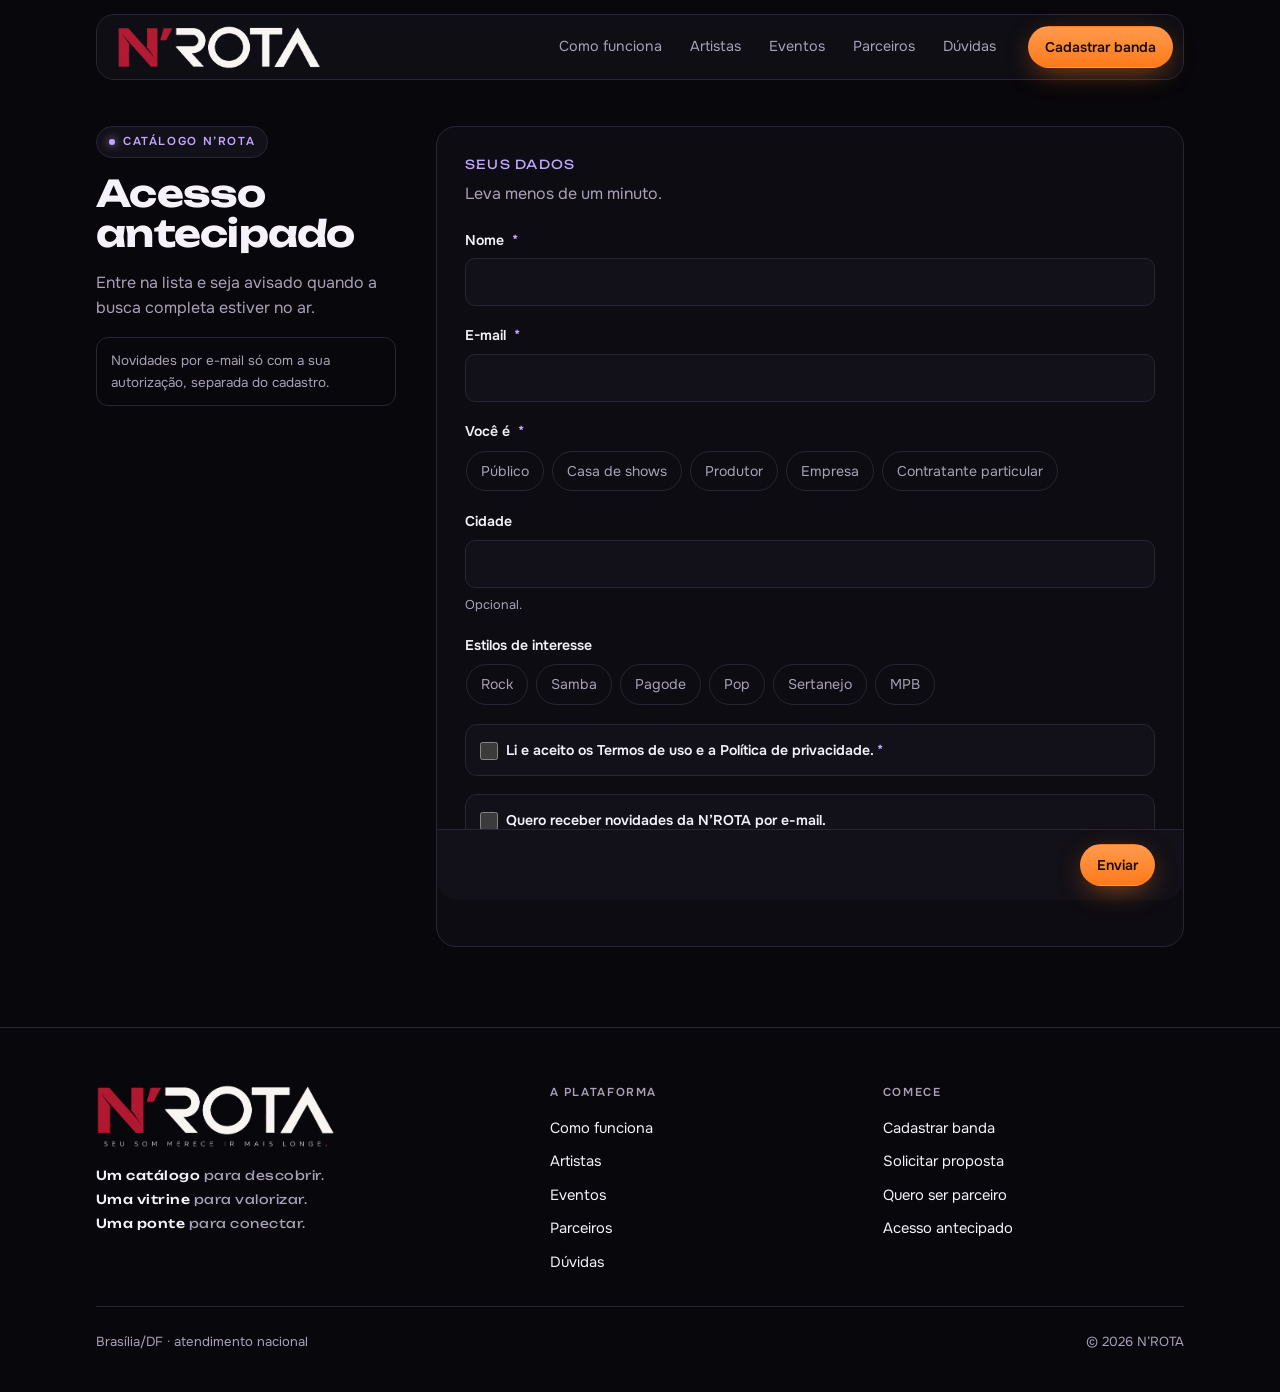
==== acesso-antecipado.html @ 8c27c116 "Site N'ROTA - Fase 1: landing page, páginas de conteúdo e formulários Co-Authored-By: Claude Opus 5." ====
<!doctype html>
<html lang="pt-BR">
<head>
<meta charset="utf-8">
<meta name="viewport" content="width=device-width,initial-scale=1,viewport-fit=cover">
<title>Acesso antecipado | N’ROTA</title>
<meta name="claude:viewport-fit-sides" content="cover">
<link rel="preconnect" href="https://fonts.googleapis.com"><link rel="preconnect" href="https://fonts.gstatic.com" crossorigin><link rel="stylesheet" href="https://fonts.googleapis.com/css2?family=Unbounded:wght@500;700&family=Instrument+Serif:ital@1&family=Onest:wght@400;500;600&display=swap">
<link rel="stylesheet" href="assets/nrota.css">
</head>
<body data-page="form">
<n-header></n-header>
<main><div class="wrap" data-form="acesso-antecipado"></div></main>
<n-footer></n-footer>
<script src="assets/site.js"></script><script src="assets/forms.js"></script>
</body>
</html>
---- assets/nrota.css ----
/* Layout: palco escuro com foco lilás; faixa única de 1120px; páginas de formulário em duas colunas (roteiro fixo + cartão) */
:root{
  --bg:#08070b; --surface:#121018; --surface-2:#1a1722; --line:#2a2535;
  --fg:#f5f2fb; --muted:#a8a1b8; --lilac:#c3a6ff; --lilac-deep:#7d5ad9; --lilac-ink:#1b1030;
  --orange:#ff7a1a; --orange-hi:#ff9a4d; --orange-ink:#1f0d00;
  --danger:#ff8a9a;
  --f-display:"Unbounded","Arial Black",system-ui,sans-serif;
  --f-accent:"Instrument Serif",Georgia,"Times New Roman",serif;
  --f-body:"Onest",system-ui,-apple-system,"Segoe UI",sans-serif;
  --r:14px; --wrap:1120px;
  color-scheme:dark;
}
*{box-sizing:border-box}
[hidden]{display:none!important}
html{scroll-behavior:smooth;scroll-padding-top:110px}
body{margin:0;background:var(--bg);color:var(--fg);font:16px/1.6 var(--f-body);-webkit-font-smoothing:antialiased;overflow-x:hidden}
body::before{content:"";position:fixed;inset:0 0 auto;height:env(safe-area-inset-top,0px);z-index:60;background:var(--bg)}
img{max-width:100%}
a{color:inherit}
button{font:inherit;color:inherit;cursor:pointer}
:focus-visible{outline:2px solid var(--lilac);outline-offset:3px;border-radius:6px}
.wrap{max-width:var(--wrap);margin:0 auto;padding-left:max(16px,env(safe-area-inset-left,0px));padding-right:max(16px,env(safe-area-inset-right,0px))}
h1,h2,h3{font-family:var(--f-display);font-weight:700;letter-spacing:-.02em;line-height:1.08;text-wrap:balance;margin:0}
h1{font-size:clamp(2.1rem,5.2vw,3.6rem)}
h2{font-size:clamp(1.6rem,3.4vw,2.5rem)}
h3{font-size:1.05rem;letter-spacing:-.01em}
p{margin:0}
em.acc{font-family:var(--f-accent);font-style:italic;font-weight:400;color:var(--lilac);letter-spacing:0}
.eyebrow{justify-self:start;max-width:100%;display:inline-flex;align-items:center;gap:8px;font-size:.72rem;font-weight:600;letter-spacing:.14em;text-transform:uppercase;color:var(--lilac);border:1px solid var(--line);background:var(--surface);padding:6px 12px;border-radius:99px}
.eyebrow i{width:6px;height:6px;border-radius:50%;background:var(--lilac);box-shadow:0 0 10px var(--lilac)}
.lead{color:var(--muted);font-size:1.06rem;max-width:60ch}
.muted{color:var(--muted)}

.btn{display:inline-flex;align-items:center;justify-content:center;gap:8px;border-radius:99px;padding:13px 22px;font-weight:600;font-size:.95rem;text-decoration:none;border:1px solid transparent;transition:transform .15s,background .15s,border-color .15s,box-shadow .15s}
.btn:hover{transform:translateY(-1px)}
.btn:disabled{opacity:.6;transform:none}
.btn-p{background:var(--lilac);color:var(--lilac-ink)}
.btn-p:hover{background:#d4bfff}
.btn-o{background:linear-gradient(180deg,var(--orange-hi),var(--orange));color:var(--orange-ink);box-shadow:0 8px 28px -8px rgba(255,122,26,.65)}
.btn-o:hover{box-shadow:0 10px 34px -6px rgba(255,122,26,.8)}
.btn-g{border-color:var(--line);background:transparent;color:var(--fg)}
.btn-g:hover{border-color:var(--lilac)}
.btn-sm{padding:9px 16px;font-size:.88rem}
.ctas{display:flex;flex-wrap:wrap;gap:12px}
.more{color:var(--lilac);font-weight:600;text-decoration:none;font-size:.92rem}
.more:hover{text-decoration:underline}

/* cabeçalho e rodapé */
n-header{display:block;position:sticky;top:env(safe-area-inset-top,0px);z-index:50;padding-block:14px}
n-footer{display:block}
.nav-in{position:relative;display:flex;align-items:center;gap:20px;background:rgba(18,16,24,.82);backdrop-filter:blur(14px);-webkit-backdrop-filter:blur(14px);border:1px solid var(--line);border-radius:18px;padding:10px 10px 10px 20px}
.logo{display:block;flex:none;line-height:0}
.logo img{height:44px;width:auto}
.nav-in ul{display:flex;gap:4px;list-style:none;margin:0 0 0 auto;padding:0}
.nav-in ul a{display:block;padding:8px 12px;border-radius:10px;font-size:.9rem;color:var(--muted);text-decoration:none}
.nav-in ul a:hover,.nav-in ul a[aria-current=page]{color:var(--fg);background:var(--surface-2)}
.menu-btn{display:none;margin-left:auto;background:none;border:1px solid var(--line);border-radius:10px;width:40px;height:40px}
@media (max-width:900px){
  .nav-in ul{display:none;position:absolute;left:0;right:0;top:calc(100% + 8px);flex-direction:column;background:var(--surface);border:1px solid var(--line);border-radius:16px;padding:8px}
  n-header.open .nav-in ul{display:flex}
  .nav-in ul a{padding:12px}
  .menu-btn{display:grid;place-items:center}
  .nav-in>.btn{display:none}
  .nav-in ul .only-m{display:block}
}
.nav-in ul .only-m{display:none}
@media (max-width:480px){.logo img{height:34px}}

footer.site{border-top:1px solid var(--line);padding-block:56px 40px;margin-top:40px}
.foot{display:grid;grid-template-columns:1.4fr 1fr 1fr;gap:32px}
.foot .logo img{height:64px}
.foot .tri{font-family:var(--f-display);font-size:.78rem;line-height:1.9;letter-spacing:.04em;color:var(--muted);margin-top:16px}
.foot .tri b{color:var(--fg);font-weight:500}
.foot h4{margin:0 0 12px;font-size:.72rem;letter-spacing:.14em;text-transform:uppercase;color:var(--muted);font-weight:600}
.foot ul{list-style:none;margin:0;padding:0;display:grid;gap:8px}
.foot ul a{text-decoration:none;color:var(--fg);font-size:.92rem}
.foot ul a:hover{color:var(--lilac)}
.foot-base{grid-column:1/-1;display:flex;justify-content:space-between;gap:16px;flex-wrap:wrap;padding-top:24px;border-top:1px solid var(--line);font-size:.82rem;color:var(--muted)}
@media (max-width:760px){.foot{grid-template-columns:1fr 1fr}.foot>div:first-child{grid-column:1/-1}}

/* abertura */
.hero,.page-hero{position:relative;isolation:isolate}
.hero{padding-block:56px 72px}
.page-hero{padding-block:48px 64px}
.hero::before,.page-hero::before{content:"";position:absolute;inset:-140px 0 auto;height:640px;z-index:-1;background:radial-gradient(48% 60% at 30% 20%,rgba(125,90,217,.38),transparent 70%),radial-gradient(30% 40% at 78% 30%,rgba(195,166,255,.14),transparent 70%);pointer-events:none}
.page-hero .wrap{display:grid;gap:20px}
.page-hero .ctas{margin-top:8px}
.hero-grid{display:grid;grid-template-columns:1.1fr .9fr;gap:48px;align-items:center}
.hero h1{font-size:clamp(2.4rem,6.4vw,4.6rem);margin:22px 0}
.hero h1 em{display:block;font-size:1.12em;line-height:.95}
.hero .ctas{margin-top:30px}
.hero .fine{margin-top:16px;font-size:.85rem;color:var(--muted)}
@media (max-width:900px){.hero-grid{grid-template-columns:1fr}}

.search-card{background:var(--surface);border:1px solid var(--line);border-radius:20px;padding:18px;box-shadow:0 30px 80px -30px rgba(125,90,217,.45);min-width:0}
.sc-top{display:flex;justify-content:space-between;align-items:center;font-size:.72rem;letter-spacing:.12em;text-transform:uppercase;color:var(--muted);margin-bottom:12px}
.sc-field{display:flex;align-items:center;gap:10px;background:var(--bg);border:1px solid var(--line);border-radius:12px;padding:12px 14px;font-size:.98rem}
.sc-field svg{flex:none;color:var(--lilac)}
.caret{display:inline-block;width:2px;height:1.1em;background:var(--lilac);vertical-align:-3px;margin-left:2px;animation:blink 1s steps(1) infinite}
@keyframes blink{50%{opacity:0}}
.sc-kind{margin:14px 2px 8px;font-size:.78rem;color:var(--muted)}
.sc-kind b{color:var(--lilac);font-weight:600}
.sc-list{display:grid;gap:8px;list-style:none;margin:0;padding:0}
.sc-list li{display:grid;grid-template-columns:40px 1fr;gap:12px;align-items:center;padding:10px;border-radius:12px;background:var(--surface-2)}
.sc-av{width:40px;height:40px;border-radius:10px;display:grid;place-items:center;font-family:var(--f-display);font-size:.8rem;color:var(--lilac-ink);background:var(--lilac)}
.sc-list strong{display:block;font-size:.92rem}
.sc-list span{font-size:.8rem;color:var(--muted)}
.sc-list mark{background:none;color:var(--lilac)}

.genres{display:flex;flex-wrap:wrap;gap:8px;margin-top:44px;align-items:center}
.genres .lbl{font-size:.8rem;color:var(--muted);margin-right:6px}
.chip{display:inline-flex;align-items:center;gap:8px;padding:8px 14px;border-radius:99px;border:1px solid var(--line);font-size:.86rem;color:var(--muted);text-decoration:none}
.chip.on{border-color:var(--lilac);color:var(--fg)}
.chip.on::before{content:"";width:7px;height:7px;border-radius:50%;background:var(--lilac)}
.chip small{font-size:.7rem;text-transform:uppercase;letter-spacing:.08em}
a.chip:hover{border-color:var(--lilac);color:var(--fg)}

/* vitrine em movimento */
.flow{display:grid;grid-template-columns:.85fr 1.15fr;gap:40px;align-items:center}
.flow-txt{display:grid;gap:16px;align-content:start;min-width:0}
.ticks{list-style:none;margin:8px 0 0;padding:0;display:grid;gap:12px}
.ticks li{display:grid;grid-template-columns:28px 1fr;gap:12px;align-items:start;color:var(--muted);font-size:.94rem}
.ticks li b{display:block;color:var(--fg);font-weight:600}
.ticks li svg{color:var(--lilac);margin-top:3px}
.stage{position:relative;display:grid;grid-template-columns:1fr 1fr;gap:14px;height:460px;overflow:hidden;padding:0 4px;border-radius:22px;border:1px solid var(--line);background:radial-gradient(70% 50% at 50% 50%,rgba(125,90,217,.16),transparent 75%),var(--surface);-webkit-mask-image:linear-gradient(transparent,#000 14%,#000 86%,transparent);mask-image:linear-gradient(transparent,#000 14%,#000 86%,transparent);min-width:0}
.lane{min-width:0}
.lane-track{display:grid;gap:12px;padding-block:6px;animation:lane 34s linear infinite}
.lane.rev .lane-track{animation-direction:reverse;animation-duration:40s}
.stage:hover .lane-track{animation-play-state:paused}
@keyframes lane{to{transform:translateY(-50%)}}
.card{display:grid;grid-template-columns:38px 1fr;gap:12px;align-items:center;padding:12px;border-radius:14px;background:var(--surface-2);border:1px solid var(--line);min-width:0}
.card .av{width:38px;height:38px;border-radius:50%;display:grid;place-items:center;font-size:.74rem;font-weight:600;background:var(--line);color:var(--fg)}
.card.art .av{border-radius:10px;background:var(--lilac);color:var(--lilac-ink);font-family:var(--f-display)}
.card strong{display:block;font-size:.88rem;white-space:nowrap;overflow:hidden;text-overflow:ellipsis}
.card span{display:block;font-size:.78rem;color:var(--muted);white-space:nowrap;overflow:hidden;text-overflow:ellipsis}
.card .pill{display:inline-block;margin-top:4px;font-size:.66rem;letter-spacing:.06em;text-transform:uppercase;padding:2px 8px;border-radius:99px;border:1px solid var(--line);color:var(--lilac)}
.card.ask .pill{color:var(--orange-hi);border-color:rgba(255,122,26,.35)}
.tag-note{font-size:.72rem;letter-spacing:.1em;text-transform:uppercase;color:var(--muted)}
@media (max-width:900px){.flow{grid-template-columns:1fr}.stage{height:400px}}
@media (max-width:480px){.stage{grid-template-columns:1fr}.lane.rev{display:none}}

/* seções */
section.s{padding-block:80px;border-top:1px solid var(--line)}
.s-head{display:grid;gap:14px;margin-bottom:40px;max-width:720px}
.s-head.row{max-width:none;grid-template-columns:1fr auto;align-items:end;gap:24px}
@media (max-width:700px){.s-head.row{grid-template-columns:1fr}}
.grid{display:grid;gap:16px}
.g2{grid-template-columns:repeat(2,1fr)}
.g3{grid-template-columns:repeat(3,1fr)}
.g4{grid-template-columns:repeat(4,1fr)}
@media (max-width:900px){.g3,.g4{grid-template-columns:1fr 1fr}}
@media (max-width:600px){.g2,.g3,.g4{grid-template-columns:1fr}}
.box{display:flex;flex-direction:column;gap:10px;padding:24px;border:1px solid var(--line);border-radius:var(--r);background:var(--surface);min-width:0}
.box p,.box li{color:var(--muted);font-size:.93rem}
.box .k{font-size:.7rem;letter-spacing:.12em;text-transform:uppercase;color:var(--lilac);font-weight:600}
.box.top{border-radius:0 0 var(--r) var(--r);border-width:2px 0 0;border-color:var(--lilac)}
.box.dash{border-style:dashed;background:transparent}
.box ul{margin:4px 0 0;padding:0;list-style:none;display:grid;gap:6px}
.box ul li{padding-left:16px;position:relative}
.box ul li::before{content:"";position:absolute;left:0;top:.66em;width:6px;height:1px;background:var(--lilac)}
a.box{text-decoration:none;transition:border-color .2s,transform .2s}
a.box:hover{border-color:var(--lilac);transform:translateY(-2px)}
a.box .more{margin-top:auto;padding-top:8px}
.box h3 small{display:block;margin-top:6px;font-family:var(--f-body);font-weight:600;font-size:.74rem;letter-spacing:.08em;text-transform:uppercase;color:var(--lilac)}

.steps{display:grid;grid-template-columns:repeat(5,1fr);list-style:none;margin:0;padding:0;counter-reset:st}
.steps.s4{grid-template-columns:repeat(4,1fr)}
.steps li{position:relative;padding:22px 20px 0 0;border-top:1px solid var(--line);counter-increment:st}
.steps li::before{content:counter(st,decimal-leading-zero);display:block;font-family:var(--f-display);font-size:.8rem;color:var(--lilac);margin-bottom:14px}
.steps li::after{content:"";position:absolute;top:-4px;left:0;width:7px;height:7px;border-radius:50%;background:var(--lilac)}
.steps p{color:var(--muted);font-size:.92rem;margin-top:6px}
@media (max-width:900px){.steps,.steps.s4{grid-template-columns:1fr 1fr;row-gap:28px}}
@media (max-width:480px){.steps,.steps.s4{grid-template-columns:1fr}}

.plan .price{font-family:var(--f-display);font-size:1.5rem;color:var(--lilac)}
.plan .price small{font-family:var(--f-body);font-size:.8rem;color:var(--muted);font-weight:400}
.plan.hl{border-color:var(--orange);background:linear-gradient(180deg,rgba(255,122,26,.12),var(--surface) 55%)}
.plan.hl .price{color:var(--orange-hi)}
.plan .btn{margin-top:auto;align-self:flex-start}

.rule{margin-top:24px;padding:16px 20px;border-left:2px solid var(--lilac);background:var(--surface);border-radius:0 var(--r) var(--r) 0;color:var(--muted);font-size:.94rem}
.rule strong{color:var(--fg);font-weight:600}
.example{font-family:var(--f-display);font-size:.82rem;line-height:1.8;color:var(--fg)}
.example span{color:var(--lilac)}

.band{display:flex;align-items:center;justify-content:space-between;gap:24px;flex-wrap:wrap;padding:36px;border-radius:22px;background:radial-gradient(80% 140% at 0% 0%,rgba(125,90,217,.35),transparent 60%),var(--surface);border:1px solid var(--line)}
.band h2{font-size:clamp(1.4rem,3vw,2rem)}
.band>div{display:grid;gap:10px;max-width:560px}

.faq{display:grid;gap:10px;max-width:820px}
.faq-group{display:grid;gap:14px;margin-bottom:40px}
.faq-group h2{font-size:1.2rem}
.faq details{border:1px solid var(--line);border-radius:var(--r);background:var(--surface)}
.faq summary{list-style:none;cursor:pointer;padding:18px 52px 18px 20px;font-weight:600;position:relative}
.faq summary::-webkit-details-marker{display:none}
.faq summary::after{content:"+";position:absolute;right:20px;top:14px;font-size:1.4rem;color:var(--lilac);transition:transform .2s}
.faq details[open] summary::after{transform:rotate(45deg)}
.faq details p{padding:0 20px 18px;color:var(--muted)}
.faq details p a{color:var(--lilac)}
.toc{display:flex;flex-wrap:wrap;gap:8px}

/* páginas de formulário */
.form-page{display:grid;grid-template-columns:300px minmax(0,1fr);gap:40px;align-items:start;padding-block:32px 40px}
.form-aside{position:sticky;top:120px;display:grid;gap:16px}
.form-aside h1{font-size:clamp(1.7rem,3.4vw,2.3rem)}
.steplist{list-style:none;margin:8px 0 0;padding:0;display:grid;gap:2px;counter-reset:fs}
.steplist li{counter-increment:fs}
.steplist button{display:grid;grid-template-columns:26px 1fr;gap:10px;align-items:center;width:100%;text-align:left;background:none;border:0;padding:7px 8px;border-radius:10px;color:var(--muted);font-size:.9rem}
.steplist button::before{content:counter(fs);width:24px;height:24px;border-radius:50%;display:grid;place-items:center;font-size:.72rem;font-weight:600;border:1px solid var(--line)}
.steplist .done button{color:var(--fg)}
.steplist .done button::before{content:"✓";background:var(--surface-2);color:var(--lilac);border-color:var(--lilac)}
.steplist .cur button{color:var(--fg);background:var(--surface)}
.steplist .cur button::before{background:var(--lilac);color:var(--lilac-ink);border-color:var(--lilac)}
.steplist button:disabled{cursor:default}
.aside-note{font-size:.84rem;color:var(--muted);padding:12px 14px;border:1px solid var(--line);border-radius:12px}
.form-card{border:1px solid var(--line);border-radius:20px;background:rgba(18,16,24,.6);min-width:0}
.form-card .prog{display:none;gap:8px;padding:18px 24px 0}
.prog-bar{display:flex;gap:4px}
.prog-bar i{flex:1;height:3px;border-radius:2px;background:var(--line)}
.prog-bar i.d{background:var(--lilac)}
.prog-txt{font-size:.82rem;color:var(--muted);display:flex;justify-content:space-between;gap:12px}
.prog-txt b{color:var(--fg);font-weight:600}
.f-body{padding:28px}
.f-foot{position:sticky;bottom:env(safe-area-inset-bottom,0px);display:flex;gap:10px;align-items:center;padding:14px 28px;border-top:1px solid var(--line);background:var(--surface);border-radius:0 0 20px 20px}
.f-foot .save{font-size:.78rem;color:var(--muted)}
.f-foot .act{display:flex;gap:8px;margin-left:auto}
@media (max-width:900px){
  .form-page{grid-template-columns:1fr;gap:20px}
  .form-aside{position:static}
  .steplist,.aside-note{display:none}
  .form-card .prog{display:grid}
  .f-body{padding:22px 18px}
  .f-foot{padding:12px 18px}
}
.draft{display:flex;justify-content:space-between;gap:12px;align-items:center;padding:10px 14px;border-radius:10px;background:var(--surface-2);font-size:.85rem;color:var(--muted);margin-bottom:18px}
.draft button{background:none;border:0;color:var(--lilac);font-weight:600;padding:0}
.stp{border:0;margin:0;padding:0;min-width:0}
.stp legend{padding:0;margin-bottom:6px}
.step-intro{color:var(--muted);margin-bottom:22px}
.fields{display:grid;grid-template-columns:1fr 1fr;gap:18px 16px}
.fld{grid-column:span 2;display:grid;gap:7px;min-width:0}
.fld.half{grid-column:span 1}
@media (max-width:560px){.fld.half{grid-column:span 2}}
.fld>label,.fld>.lb{font-size:.88rem;font-weight:600;display:flex;gap:8px;align-items:center;flex-wrap:wrap}
.req{color:var(--lilac)}
.badge{font-size:.66rem;font-weight:600;letter-spacing:.08em;text-transform:uppercase;padding:2px 7px;border-radius:99px;border:1px solid var(--line);color:var(--muted)}
.hint{font-size:.8rem;color:var(--muted)}
.err{font-size:.8rem;color:var(--danger)}
.err:empty{display:none}
input[type=text],input[type=email],input[type=tel],input[type=number],input[type=date],input[type=time],select,textarea{width:100%;background:var(--surface);border:1px solid var(--line);border-radius:10px;padding:11px 13px;font:inherit;font-size:.95rem;color:var(--fg)}
textarea{min-height:92px;resize:vertical}
input::placeholder,textarea::placeholder{color:#6f687f}
input:focus,select:focus,textarea:focus{outline:none;border-color:var(--lilac);box-shadow:0 0 0 3px rgba(195,166,255,.18)}
.fld.bad input,.fld.bad select,.fld.bad textarea,.fld.bad .opts,.fld.bad .tags{border-color:var(--danger)}
.opts{display:flex;flex-wrap:wrap;gap:8px;border:1px solid transparent;border-radius:12px}
.opt{position:relative}
.opt input{position:absolute;opacity:0;inset:0;cursor:pointer;margin:0}
.opt span{display:inline-block;padding:8px 14px;border-radius:99px;border:1px solid var(--line);font-size:.88rem;color:var(--muted);transition:all .15s}
.opt input:checked+span{background:var(--lilac);border-color:var(--lilac);color:var(--lilac-ink);font-weight:600}
.opt input:focus-visible+span{outline:2px solid var(--lilac);outline-offset:2px}
.check{display:grid;grid-template-columns:20px 1fr;gap:12px;align-items:start;padding:14px;border:1px solid var(--line);border-radius:12px;background:var(--surface);font-size:.9rem;cursor:pointer}
.check input{width:18px;height:18px;margin:2px 0 0;accent-color:var(--lilac)}
.check small{display:block;color:var(--muted);font-size:.8rem;margin-top:4px}
.note{grid-column:span 2;padding:12px 16px;border-left:2px solid var(--lilac);background:var(--surface);border-radius:0 10px 10px 0;font-size:.88rem;color:var(--muted)}
.sub{grid-column:span 2;font-family:var(--f-display);font-size:.78rem;letter-spacing:.1em;text-transform:uppercase;color:var(--lilac);padding-top:6px}
.multi{display:grid;grid-template-columns:1fr 1fr;gap:10px}
@media (max-width:560px){.multi{grid-template-columns:1fr}}
.tags{display:flex;flex-wrap:wrap;gap:6px;padding:8px;background:var(--surface);border:1px solid var(--line);border-radius:10px}
.tags input{flex:1;min-width:140px;border:0!important;background:none!important;box-shadow:none!important;padding:6px!important}
.tag{display:inline-flex;align-items:center;gap:6px;padding:5px 6px 5px 12px;border-radius:99px;background:var(--surface-2);border:1px solid var(--line);font-size:.85rem}
.tag button{border:0;background:none;color:var(--muted);width:20px;height:20px;border-radius:50%;line-height:1}
.rows{display:grid;gap:8px}
.row{display:grid;grid-template-columns:1.3fr 1.2fr .8fr 1fr 36px;gap:8px;align-items:center}
.row-h{font-size:.74rem;color:var(--muted);text-transform:uppercase;letter-spacing:.08em}
.row .rm{width:36px;height:40px;border-radius:10px;border:1px solid var(--line);background:none;color:var(--muted)}
.add{justify-self:start;background:none;border:1px dashed var(--line);border-radius:10px;padding:9px 14px;color:var(--lilac);font-weight:600;font-size:.88rem}
@media (max-width:620px){.row{grid-template-columns:1fr 1fr;padding:10px;border:1px solid var(--line);border-radius:12px}.row .rm{grid-column:span 2;width:100%;height:34px}.row-h{display:none}}
input[type=file]{width:100%;font-size:.86rem;color:var(--muted);padding:12px;border:1px dashed var(--line);border-radius:10px;background:var(--surface)}
input[type=file]::file-selector-button{font:inherit;font-weight:600;margin-right:12px;border:0;border-radius:99px;padding:7px 14px;background:var(--surface-2);color:var(--fg);cursor:pointer}
.done{display:grid;gap:16px;justify-items:start;padding-block:12px}
.done .ico{width:56px;height:56px;border-radius:16px;display:grid;place-items:center;background:var(--lilac);color:var(--lilac-ink)}
.done p{color:var(--muted);max-width:52ch}
.proto{font-family:var(--f-display);font-size:.85rem;padding:8px 12px;border-radius:10px;background:var(--surface);border:1px solid var(--line)}
@media (prefers-reduced-motion:reduce){*{animation:none!important;transition:none!important}html{scroll-behavior:auto}}
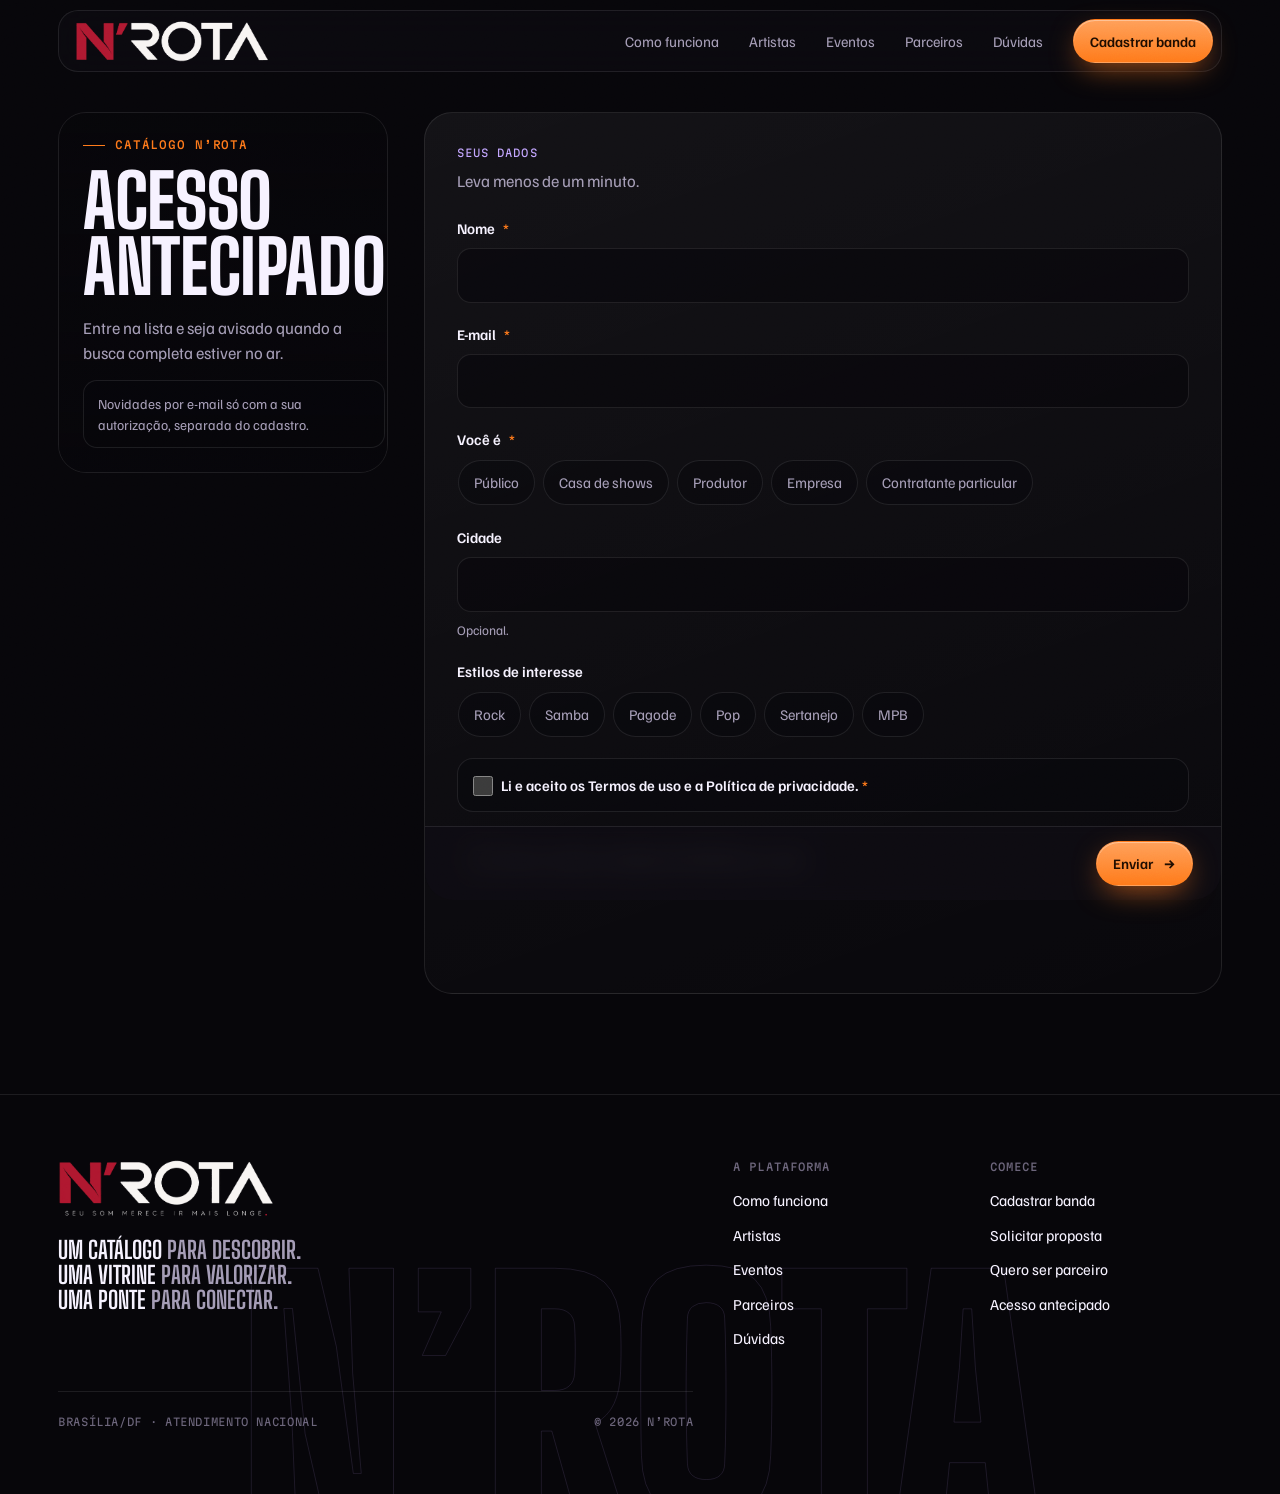
==== commit 46b31848: "Redesign: tipografia de cartaz, pilha 3D de fotos, faixas animadas, vidro e foco no celular Imagens " ====
--- a/acesso-antecipado.html
+++ b/acesso-antecipado.html
@@ -5,7 +5,9 @@
 <meta name="viewport" content="width=device-width,initial-scale=1,viewport-fit=cover">
 <title>Acesso antecipado | N’ROTA</title>
 <meta name="claude:viewport-fit-sides" content="cover">
-<link rel="preconnect" href="https://fonts.googleapis.com"><link rel="preconnect" href="https://fonts.gstatic.com" crossorigin><link rel="stylesheet" href="https://fonts.googleapis.com/css2?family=Unbounded:wght@500;700&family=Instrument+Serif:ital@1&family=Onest:wght@400;500;600&display=swap">
+<meta name="theme-color" content="#07060a">
+<meta name="description" content="N’ROTA: catálogo, divulgação e contratação musical. Cadastro gratuito para artistas.">
+<link rel="preconnect" href="https://fonts.googleapis.com"><link rel="preconnect" href="https://fonts.gstatic.com" crossorigin><link rel="stylesheet" href="https://fonts.googleapis.com/css2?family=Big+Shoulders+Display:wght@700;800;900&family=Familjen+Grotesk:wght@400;500;600&family=Martian+Mono:wght@400;500&display=swap">
 <link rel="stylesheet" href="assets/nrota.css">
 </head>
 <body data-page="form">
--- a/assets/nrota.css
+++ b/assets/nrota.css
@@ -1,284 +1,393 @@
-/* Layout: palco escuro com foco lilás; faixa única de 1120px; páginas de formulário em duas colunas (roteiro fixo + cartão) */
+/* Direção: cartaz de show. Tipo condensado gigante, luz de palco lilás/laranja, fotos em pilha 3D, vidro discreto. Mobile primeiro. */
 :root{
-  --bg:#08070b; --surface:#121018; --surface-2:#1a1722; --line:#2a2535;
-  --fg:#f5f2fb; --muted:#a8a1b8; --lilac:#c3a6ff; --lilac-deep:#7d5ad9; --lilac-ink:#1b1030;
-  --orange:#ff7a1a; --orange-hi:#ff9a4d; --orange-ink:#1f0d00;
-  --danger:#ff8a9a;
-  --f-display:"Unbounded","Arial Black",system-ui,sans-serif;
-  --f-accent:"Instrument Serif",Georgia,"Times New Roman",serif;
-  --f-body:"Onest",system-ui,-apple-system,"Segoe UI",sans-serif;
-  --r:14px; --wrap:1120px;
+  --bg:#07060a; --ink:#0e0c13; --glass:rgba(255,255,255,.045); --glass-hi:rgba(255,255,255,.09); --edge:rgba(255,255,255,.09);
+  --fg:#f6f2ff; --muted:#a59db6; --dim:#6d667c;
+  --lilac:#c3a6ff; --violet:#6c3fe0; --lilac-ink:#170b2e;
+  --orange:#ff7a1a; --orange-hi:#ffa05a; --orange-ink:#1f0d00;
+  --wine:#ae172e; --danger:#ff8a9a;
+  --f-display:"Big Shoulders Display","Arial Narrow","Roboto Condensed",Impact,sans-serif;
+  --f-body:"Familjen Grotesk",system-ui,-apple-system,"Segoe UI",sans-serif;
+  --f-mono:"Martian Mono",ui-monospace,"SFMono-Regular",Menlo,monospace;
+  --r:22px; --wrap:1200px; --ease:cubic-bezier(.2,.8,.2,1);
+  --gutter:max(18px,env(safe-area-inset-left,0px));
   color-scheme:dark;
 }
 *{box-sizing:border-box}
 [hidden]{display:none!important}
-html{scroll-behavior:smooth;scroll-padding-top:110px}
-body{margin:0;background:var(--bg);color:var(--fg);font:16px/1.6 var(--f-body);-webkit-font-smoothing:antialiased;overflow-x:hidden}
-body::before{content:"";position:fixed;inset:0 0 auto;height:env(safe-area-inset-top,0px);z-index:60;background:var(--bg)}
-img{max-width:100%}
+html{scroll-behavior:smooth;scroll-padding-top:96px;-webkit-text-size-adjust:100%}
+body{margin:0;background:var(--bg);color:var(--fg);font:16.5px/1.55 var(--f-body);-webkit-font-smoothing:antialiased;overflow-x:clip}
+body::before{content:"";position:fixed;inset:0 0 auto;height:env(safe-area-inset-top,0px);z-index:90;background:var(--bg)}
+body::after{content:"";position:fixed;inset:0;z-index:80;pointer-events:none;opacity:.06;mix-blend-mode:overlay;background-image:url("data:image/svg+xml,%3Csvg xmlns='http://www.w3.org/2000/svg' width='160' height='160'%3E%3Cfilter id='n'%3E%3CfeTurbulence type='fractalNoise' baseFrequency='.9' numOctaves='3' stitchTiles='stitch'/%3E%3C/filter%3E%3Crect width='100%25' height='100%25' filter='url(%23n)'/%3E%3C/svg%3E")}
+img{max-width:100%;display:block}
 a{color:inherit}
 button{font:inherit;color:inherit;cursor:pointer}
-:focus-visible{outline:2px solid var(--lilac);outline-offset:3px;border-radius:6px}
-.wrap{max-width:var(--wrap);margin:0 auto;padding-left:max(16px,env(safe-area-inset-left,0px));padding-right:max(16px,env(safe-area-inset-right,0px))}
-h1,h2,h3{font-family:var(--f-display);font-weight:700;letter-spacing:-.02em;line-height:1.08;text-wrap:balance;margin:0}
-h1{font-size:clamp(2.1rem,5.2vw,3.6rem)}
-h2{font-size:clamp(1.6rem,3.4vw,2.5rem)}
-h3{font-size:1.05rem;letter-spacing:-.01em}
+:focus-visible{outline:2px solid var(--orange);outline-offset:3px;border-radius:8px}
+::selection{background:var(--lilac);color:var(--lilac-ink)}
+.wrap{max-width:var(--wrap);margin:0 auto;padding-left:var(--gutter);padding-right:max(18px,env(safe-area-inset-right,0px))}
+h1,h2,h3{font-family:var(--f-display);font-weight:800;text-transform:uppercase;letter-spacing:-.005em;line-height:.9;text-wrap:balance;margin:0}
+h1{font-size:clamp(3.2rem,14vw,8.5rem)}
+h2{font-size:clamp(2.6rem,10vw,5.6rem)}
+h3{font-size:1.6rem;line-height:.95;font-weight:700}
 p{margin:0}
-em.acc{font-family:var(--f-accent);font-style:italic;font-weight:400;color:var(--lilac);letter-spacing:0}
-.eyebrow{justify-self:start;max-width:100%;display:inline-flex;align-items:center;gap:8px;font-size:.72rem;font-weight:600;letter-spacing:.14em;text-transform:uppercase;color:var(--lilac);border:1px solid var(--line);background:var(--surface);padding:6px 12px;border-radius:99px}
-.eyebrow i{width:6px;height:6px;border-radius:50%;background:var(--lilac);box-shadow:0 0 10px var(--lilac)}
-.lead{color:var(--muted);font-size:1.06rem;max-width:60ch}
+.lead{color:var(--muted);font-size:1.08rem;max-width:56ch}
 .muted{color:var(--muted)}
-
-.btn{display:inline-flex;align-items:center;justify-content:center;gap:8px;border-radius:99px;padding:13px 22px;font-weight:600;font-size:.95rem;text-decoration:none;border:1px solid transparent;transition:transform .15s,background .15s,border-color .15s,box-shadow .15s}
-.btn:hover{transform:translateY(-1px)}
-.btn:disabled{opacity:.6;transform:none}
+.stroke{color:transparent;-webkit-text-stroke:1.5px var(--lilac)}
+.lil{color:var(--lilac)}
+.org{color:var(--orange)}
+.label{font-family:var(--f-mono);font-size:.68rem;font-weight:500;letter-spacing:.08em;text-transform:uppercase;color:var(--lilac);display:inline-flex;align-items:center;gap:10px}
+.label b{color:var(--orange);font-weight:500}
+.label::before{content:"";width:22px;height:1px;background:currentColor}
+
+.btn{position:relative;display:inline-flex;align-items:center;justify-content:center;gap:10px;border-radius:99px;padding:15px 24px;font-weight:600;font-size:1rem;text-decoration:none;border:1px solid transparent;transition:transform .25s var(--ease),box-shadow .25s,background .2s,border-color .2s;white-space:nowrap}
+.btn:active{transform:scale(.97)}
+.btn:disabled{opacity:.6}
+.btn-o{background:linear-gradient(180deg,var(--orange-hi),var(--orange));color:var(--orange-ink);box-shadow:0 10px 30px -8px rgba(255,122,26,.7),inset 0 1px 0 rgba(255,255,255,.35)}
+.btn-o:hover{box-shadow:0 14px 40px -6px rgba(255,122,26,.85),inset 0 1px 0 rgba(255,255,255,.35);transform:translateY(-2px)}
 .btn-p{background:var(--lilac);color:var(--lilac-ink)}
-.btn-p:hover{background:#d4bfff}
-.btn-o{background:linear-gradient(180deg,var(--orange-hi),var(--orange));color:var(--orange-ink);box-shadow:0 8px 28px -8px rgba(255,122,26,.65)}
-.btn-o:hover{box-shadow:0 10px 34px -6px rgba(255,122,26,.8)}
-.btn-g{border-color:var(--line);background:transparent;color:var(--fg)}
-.btn-g:hover{border-color:var(--lilac)}
-.btn-sm{padding:9px 16px;font-size:.88rem}
-.ctas{display:flex;flex-wrap:wrap;gap:12px}
-.more{color:var(--lilac);font-weight:600;text-decoration:none;font-size:.92rem}
-.more:hover{text-decoration:underline}
-
-/* cabeçalho e rodapé */
-n-header{display:block;position:sticky;top:env(safe-area-inset-top,0px);z-index:50;padding-block:14px}
-n-footer{display:block}
-.nav-in{position:relative;display:flex;align-items:center;gap:20px;background:rgba(18,16,24,.82);backdrop-filter:blur(14px);-webkit-backdrop-filter:blur(14px);border:1px solid var(--line);border-radius:18px;padding:10px 10px 10px 20px}
+.btn-p:hover{background:#d6c3ff;transform:translateY(-2px)}
+.btn-g{background:var(--glass);border-color:var(--edge);color:var(--fg);backdrop-filter:blur(10px);-webkit-backdrop-filter:blur(10px)}
+.btn-g:hover{border-color:var(--lilac);transform:translateY(-2px)}
+.btn-sm{padding:10px 16px;font-size:.9rem}
+.btn .arr{transition:transform .25s var(--ease)}
+.btn:hover .arr{transform:translateX(4px)}
+.ctas{display:flex;flex-wrap:wrap;gap:10px}
+.more{color:var(--lilac);font-weight:600;text-decoration:none;font-family:var(--f-mono);font-size:.74rem;letter-spacing:.06em;text-transform:uppercase}
+
+.glass{background:linear-gradient(160deg,rgba(255,255,255,.08),rgba(255,255,255,.02));border:1px solid var(--edge);backdrop-filter:blur(14px) saturate(140%);-webkit-backdrop-filter:blur(14px) saturate(140%)}
+
+/* cabeçalho */
+n-header{display:block;position:sticky;top:env(safe-area-inset-top,0px);z-index:70;padding-block:10px}
+.nav-in{display:flex;align-items:center;gap:16px;border-radius:20px;padding:8px 8px 8px 16px;background:rgba(14,12,19,.62);border:1px solid var(--edge);backdrop-filter:blur(16px);-webkit-backdrop-filter:blur(16px)}
 .logo{display:block;flex:none;line-height:0}
-.logo img{height:44px;width:auto}
-.nav-in ul{display:flex;gap:4px;list-style:none;margin:0 0 0 auto;padding:0}
-.nav-in ul a{display:block;padding:8px 12px;border-radius:10px;font-size:.9rem;color:var(--muted);text-decoration:none}
-.nav-in ul a:hover,.nav-in ul a[aria-current=page]{color:var(--fg);background:var(--surface-2)}
-.menu-btn{display:none;margin-left:auto;background:none;border:1px solid var(--line);border-radius:10px;width:40px;height:40px}
-@media (max-width:900px){
-  .nav-in ul{display:none;position:absolute;left:0;right:0;top:calc(100% + 8px);flex-direction:column;background:var(--surface);border:1px solid var(--line);border-radius:16px;padding:8px}
-  n-header.open .nav-in ul{display:flex}
-  .nav-in ul a{padding:12px}
-  .menu-btn{display:grid;place-items:center}
-  .nav-in>.btn{display:none}
-  .nav-in ul .only-m{display:block}
-}
-.nav-in ul .only-m{display:none}
-@media (max-width:480px){.logo img{height:34px}}
-
-footer.site{border-top:1px solid var(--line);padding-block:56px 40px;margin-top:40px}
-.foot{display:grid;grid-template-columns:1.4fr 1fr 1fr;gap:32px}
-.foot .logo img{height:64px}
-.foot .tri{font-family:var(--f-display);font-size:.78rem;line-height:1.9;letter-spacing:.04em;color:var(--muted);margin-top:16px}
-.foot .tri b{color:var(--fg);font-weight:500}
-.foot h4{margin:0 0 12px;font-size:.72rem;letter-spacing:.14em;text-transform:uppercase;color:var(--muted);font-weight:600}
-.foot ul{list-style:none;margin:0;padding:0;display:grid;gap:8px}
-.foot ul a{text-decoration:none;color:var(--fg);font-size:.92rem}
+.logo img{height:32px;width:auto}
+.nav-links{display:none}
+.nav-in>.btn{display:none}
+.burger{margin-left:auto;width:46px;height:46px;border-radius:14px;border:1px solid var(--edge);background:var(--glass);display:grid;place-items:center}
+.burger i{display:block;width:18px;height:2px;background:var(--fg);border-radius:2px;transition:transform .3s var(--ease),opacity .2s;box-shadow:0 6px 0 var(--fg),0 -6px 0 var(--fg)}
+n-header.open .burger i{transform:rotate(45deg);box-shadow:none}
+n-header.open .burger i::after{content:"";display:block;width:18px;height:2px;background:var(--fg);transform:rotate(-90deg)}
+.menu-panel{position:fixed;inset:0;z-index:-1;padding:calc(110px + env(safe-area-inset-top,0px)) var(--gutter) calc(32px + env(safe-area-inset-bottom,0px));display:flex;flex-direction:column;gap:6px;background:radial-gradient(90% 60% at 80% 0%,rgba(108,63,224,.45),transparent 60%),rgba(7,6,10,.94);backdrop-filter:blur(18px);-webkit-backdrop-filter:blur(18px);opacity:0;visibility:hidden;transition:opacity .35s,visibility .35s}
+n-header.open .menu-panel{opacity:1;visibility:visible}
+.menu-panel a.big{font-family:var(--f-display);font-weight:800;text-transform:uppercase;font-size:clamp(2.8rem,13vw,4.4rem);line-height:.95;text-decoration:none;color:var(--fg);opacity:0;transform:translateY(26px);transition:opacity .45s var(--ease),transform .45s var(--ease),color .2s;transition-delay:calc(var(--i) * 55ms)}
+.menu-panel a.big[aria-current=page],.menu-panel a.big:hover{color:var(--lilac)}
+.menu-panel a.big span{font-family:var(--f-mono);font-size:.7rem;font-weight:400;color:var(--orange);vertical-align:top;margin-right:10px;letter-spacing:.05em}
+n-header.open .menu-panel a.big{opacity:1;transform:none}
+.menu-panel .btn{margin-top:auto}
+@media (min-width:980px){
+  .logo img{height:42px}
+  .nav-links{display:flex;gap:2px;list-style:none;margin:0 0 0 auto;padding:0}
+  .nav-links a{display:block;padding:9px 14px;border-radius:12px;font-size:.92rem;color:var(--muted);text-decoration:none;transition:color .2s,background .2s}
+  .nav-links a:hover,.nav-links a[aria-current=page]{color:var(--fg);background:var(--glass-hi)}
+  .nav-in>.btn{display:inline-flex}
+  .burger,.menu-panel{display:none}
+}
+
+/* barra fixa no celular */
+.dock{position:fixed;left:0;right:0;bottom:0;z-index:65;display:grid;grid-template-columns:1fr 1fr;gap:8px;padding:10px max(12px,env(safe-area-inset-right,0px)) calc(10px + env(safe-area-inset-bottom,0px)) max(12px,env(safe-area-inset-left,0px));background:rgba(7,6,10,.7);border-top:1px solid var(--edge);backdrop-filter:blur(16px);-webkit-backdrop-filter:blur(16px);transform:translateY(110%);transition:transform .4s var(--ease)}
+.dock .btn{padding:13px 10px;font-size:.92rem}
+body.past .dock{transform:none}
+body[data-page=form] .dock{display:none}
+@media (min-width:980px){.dock{display:none}}
+
+/* rodapé */
+footer.site{position:relative;overflow:hidden;border-top:1px solid var(--edge);padding-block:64px calc(110px + env(safe-area-inset-bottom,0px));margin-top:40px}
+.foot{display:grid;gap:40px}
+.foot .logo img{height:58px}
+.foot .tri{font-family:var(--f-display);font-weight:700;text-transform:uppercase;font-size:1.5rem;line-height:1.05;margin-top:20px;color:var(--muted)}
+.foot .tri b{color:var(--fg);font-weight:700}
+.foot-cols{display:grid;grid-template-columns:1fr 1fr;gap:24px}
+.foot h4{margin:0 0 12px;font-family:var(--f-mono);font-size:.66rem;font-weight:500;letter-spacing:.1em;text-transform:uppercase;color:var(--dim)}
+.foot ul{list-style:none;margin:0;padding:0;display:grid;gap:9px}
+.foot ul a{text-decoration:none;font-size:.95rem}
 .foot ul a:hover{color:var(--lilac)}
-.foot-base{grid-column:1/-1;display:flex;justify-content:space-between;gap:16px;flex-wrap:wrap;padding-top:24px;border-top:1px solid var(--line);font-size:.82rem;color:var(--muted)}
-@media (max-width:760px){.foot{grid-template-columns:1fr 1fr}.foot>div:first-child{grid-column:1/-1}}
+.foot-base{display:flex;justify-content:space-between;gap:12px;flex-wrap:wrap;padding-top:22px;border-top:1px solid var(--edge);font-family:var(--f-mono);font-size:.66rem;letter-spacing:.06em;text-transform:uppercase;color:var(--dim)}
+.giant{position:absolute;left:50%;bottom:-.18em;transform:translateX(-50%);font-family:var(--f-display);font-weight:900;font-size:38vw;line-height:1;color:transparent;-webkit-text-stroke:1px rgba(195,166,255,.12);pointer-events:none;white-space:nowrap}
+@media (min-width:980px){.foot{grid-template-columns:1.3fr 1fr}footer.site{padding-bottom:64px}.giant{font-size:24vw}}
 
 /* abertura */
-.hero,.page-hero{position:relative;isolation:isolate}
-.hero{padding-block:56px 72px}
-.page-hero{padding-block:48px 64px}
-.hero::before,.page-hero::before{content:"";position:absolute;inset:-140px 0 auto;height:640px;z-index:-1;background:radial-gradient(48% 60% at 30% 20%,rgba(125,90,217,.38),transparent 70%),radial-gradient(30% 40% at 78% 30%,rgba(195,166,255,.14),transparent 70%);pointer-events:none}
-.page-hero .wrap{display:grid;gap:20px}
-.page-hero .ctas{margin-top:8px}
-.hero-grid{display:grid;grid-template-columns:1.1fr .9fr;gap:48px;align-items:center}
-.hero h1{font-size:clamp(2.4rem,6.4vw,4.6rem);margin:22px 0}
-.hero h1 em{display:block;font-size:1.12em;line-height:.95}
-.hero .ctas{margin-top:30px}
-.hero .fine{margin-top:16px;font-size:.85rem;color:var(--muted)}
-@media (max-width:900px){.hero-grid{grid-template-columns:1fr}}
-
-.search-card{background:var(--surface);border:1px solid var(--line);border-radius:20px;padding:18px;box-shadow:0 30px 80px -30px rgba(125,90,217,.45);min-width:0}
-.sc-top{display:flex;justify-content:space-between;align-items:center;font-size:.72rem;letter-spacing:.12em;text-transform:uppercase;color:var(--muted);margin-bottom:12px}
-.sc-field{display:flex;align-items:center;gap:10px;background:var(--bg);border:1px solid var(--line);border-radius:12px;padding:12px 14px;font-size:.98rem}
-.sc-field svg{flex:none;color:var(--lilac)}
-.caret{display:inline-block;width:2px;height:1.1em;background:var(--lilac);vertical-align:-3px;margin-left:2px;animation:blink 1s steps(1) infinite}
+.hero{position:relative;isolation:isolate;padding-block:20px 40px;overflow:hidden}
+.beams{position:absolute;inset:-20% -30% auto;height:900px;z-index:-1;pointer-events:none}
+.beam{position:absolute;top:-10%;width:60%;height:120%;filter:blur(30px);opacity:.55;transform-origin:50% 0;mix-blend-mode:screen;animation:sweep 9s ease-in-out infinite alternate}
+.beam.b1{left:5%;background:conic-gradient(from 168deg at 50% 0,transparent 0deg,rgba(195,166,255,.55) 12deg,transparent 26deg)}
+.beam.b2{right:0;background:conic-gradient(from 172deg at 50% 0,transparent 0deg,rgba(255,122,26,.42) 10deg,transparent 22deg);animation-duration:11s;animation-delay:-3s}
+.beam.b3{left:35%;background:conic-gradient(from 175deg at 50% 0,transparent 0deg,rgba(108,63,224,.6) 9deg,transparent 18deg);animation-duration:13s}
+@keyframes sweep{from{transform:rotate(-14deg)}to{transform:rotate(14deg)}}
+.hero-grid{display:grid;gap:28px}
+.hero-copy{display:grid;gap:20px;align-content:start}
+.hero h1{font-size:clamp(3.6rem,17.5vw,9.4rem);line-height:.84}
+.hero h1 span{display:block}
+.hero .fine{font-family:var(--f-mono);font-size:.66rem;letter-spacing:.06em;text-transform:uppercase;color:var(--dim)}
+.eq{display:inline-flex;gap:3px;align-items:flex-end;height:14px}
+.eq i{width:3px;background:var(--orange);border-radius:2px;animation:eq 1s ease-in-out infinite}
+.eq i:nth-child(2){animation-delay:-.3s}.eq i:nth-child(3){animation-delay:-.6s}.eq i:nth-child(4){animation-delay:-.15s}
+@keyframes eq{0%,100%{height:3px}50%{height:14px}}
+
+.deck{position:relative;height:clamp(400px,112vw,560px);perspective:1100px;transform-style:preserve-3d}
+.deck .ph{position:absolute;width:56%;aspect-ratio:3/4;border-radius:var(--r);overflow:hidden;box-shadow:0 40px 80px -30px rgba(0,0,0,.9),0 0 0 1px var(--edge);transform-style:preserve-3d;animation:float 7s ease-in-out infinite}
+.deck .ph img{width:100%;height:100%;object-fit:cover}
+.deck .ph::after{content:"";position:absolute;inset:0;background:linear-gradient(180deg,transparent 55%,rgba(7,6,10,.65));pointer-events:none}
+.deck .p1{left:2%;top:8%;--r:-9deg;--z:-60px;animation-delay:-1s}
+.deck .p2{left:24%;top:0;width:58%;--r:3deg;--z:40px;z-index:2;animation-duration:8s}
+.deck .p3{right:0;top:20%;--r:11deg;--z:-20px;animation-delay:-3s;animation-duration:9s}
+@keyframes float{0%,100%{transform:translate3d(0,0,var(--z)) rotate(var(--r)) rotateY(calc(var(--r) * -1.4))}50%{transform:translate3d(0,-14px,var(--z)) rotate(calc(var(--r) * .8)) rotateY(calc(var(--r) * -1))}}
+.chip-f{position:absolute;z-index:3;display:flex;align-items:center;gap:10px;padding:10px 14px;border-radius:16px;font-size:.84rem;box-shadow:0 20px 40px -20px rgba(0,0,0,.8);animation:bob 6s ease-in-out infinite}
+.chip-f small{display:block;font-family:var(--f-mono);font-size:.58rem;letter-spacing:.08em;text-transform:uppercase;color:var(--muted)}
+.chip-f strong{font-weight:600}
+.chip-f .dot{width:30px;height:30px;border-radius:10px;display:grid;place-items:center;background:var(--lilac);color:var(--lilac-ink);flex:none}
+.chip-f.c1{left:0;bottom:16%}
+.chip-f.c2{right:2%;top:4%;animation-delay:-2s}
+.chip-f.c2 .dot{background:var(--orange);color:var(--orange-ink)}
+.chip-f.c3{right:4%;bottom:2%;animation-delay:-4s}
+.caret{display:inline-block;width:2px;height:1em;background:var(--lilac);vertical-align:-2px;margin-left:2px;animation:blink 1s steps(1) infinite}
 @keyframes blink{50%{opacity:0}}
-.sc-kind{margin:14px 2px 8px;font-size:.78rem;color:var(--muted)}
-.sc-kind b{color:var(--lilac);font-weight:600}
-.sc-list{display:grid;gap:8px;list-style:none;margin:0;padding:0}
-.sc-list li{display:grid;grid-template-columns:40px 1fr;gap:12px;align-items:center;padding:10px;border-radius:12px;background:var(--surface-2)}
-.sc-av{width:40px;height:40px;border-radius:10px;display:grid;place-items:center;font-family:var(--f-display);font-size:.8rem;color:var(--lilac-ink);background:var(--lilac)}
-.sc-list strong{display:block;font-size:.92rem}
-.sc-list span{font-size:.8rem;color:var(--muted)}
-.sc-list mark{background:none;color:var(--lilac)}
-
-.genres{display:flex;flex-wrap:wrap;gap:8px;margin-top:44px;align-items:center}
-.genres .lbl{font-size:.8rem;color:var(--muted);margin-right:6px}
-.chip{display:inline-flex;align-items:center;gap:8px;padding:8px 14px;border-radius:99px;border:1px solid var(--line);font-size:.86rem;color:var(--muted);text-decoration:none}
-.chip.on{border-color:var(--lilac);color:var(--fg)}
-.chip.on::before{content:"";width:7px;height:7px;border-radius:50%;background:var(--lilac)}
-.chip small{font-size:.7rem;text-transform:uppercase;letter-spacing:.08em}
-a.chip:hover{border-color:var(--lilac);color:var(--fg)}
+@keyframes bob{0%,100%{transform:translateY(0)}50%{transform:translateY(-10px)}}
+@media (min-width:980px){
+  .hero{padding-block:40px 80px}
+  .hero-grid{grid-template-columns:1.05fr .95fr;align-items:center;gap:40px}
+  .deck{height:600px}
+}
+
+/* faixas que correm */
+.tickers{overflow:hidden;padding-block:24px 8px;margin-top:-10px}
+.ticker{position:relative;z-index:2;overflow:hidden;padding-block:14px;transform:rotate(-2.5deg);margin-block:10px}
+.ticker.alt{transform:rotate(1.5deg);margin-top:-34px}
+.ticker .track{display:flex;width:max-content;animation:tick 26s linear infinite}
+.ticker.alt .track{animation-direction:reverse;animation-duration:32s}
+.ticker span{font-family:var(--f-display);font-weight:800;text-transform:uppercase;font-size:clamp(1.7rem,6vw,2.6rem);line-height:1;padding-inline:18px;white-space:nowrap;display:flex;align-items:center;gap:36px}
+.ticker span::after{content:"✦";font-size:.6em}
+.t-org{background:var(--orange);color:var(--orange-ink)}
+.t-lil{background:var(--lilac);color:var(--lilac-ink)}
+@keyframes tick{to{transform:translateX(-50%)}}
+
+/* seções */
+section.s{position:relative;padding-block:76px}
+.s-head{display:grid;gap:18px;margin-bottom:40px}
+.s-head.row{align-items:end}
+@media (min-width:980px){section.s{padding-block:110px}.s-head.row{grid-template-columns:1fr auto;gap:40px}.s-head{margin-bottom:56px}}
+
+.grid{display:grid;gap:14px}
+@media (min-width:640px){.g2,.g3,.g4{grid-template-columns:1fr 1fr}}
+@media (min-width:980px){.g3{grid-template-columns:repeat(3,1fr)}.g4{grid-template-columns:repeat(4,1fr)}}
+.snap{display:grid;grid-auto-flow:column;grid-auto-columns:82%;gap:14px;overflow-x:auto;scroll-snap-type:x mandatory;padding-bottom:8px;margin-inline:calc(var(--gutter) * -1);padding-inline:var(--gutter);scrollbar-width:none}
+.snap::-webkit-scrollbar{display:none}
+.snap>*{scroll-snap-align:start}
+@media (min-width:640px){.snap{grid-auto-columns:46%}}
+@media (min-width:980px){.snap.fit{grid-auto-flow:row;grid-template-columns:repeat(3,1fr);overflow:visible;margin-inline:0;padding-inline:0}}
+
+.card{position:relative;display:flex;flex-direction:column;gap:12px;padding:24px;border-radius:var(--r);background:linear-gradient(160deg,rgba(255,255,255,.06),rgba(255,255,255,.015));border:1px solid var(--edge);min-width:0;transition:transform .35s var(--ease),border-color .3s;transform:perspective(900px) rotateX(var(--rx,0)) rotateY(var(--ry,0))}
+.card:hover{border-color:rgba(195,166,255,.35)}
+.card p,.card li{color:var(--muted);font-size:.96rem}
+.card .label{margin-bottom:2px}
+.card ul{margin:0;padding:0;list-style:none;display:grid;gap:7px}
+.card ul li{padding-left:18px;position:relative}
+.card ul li::before{content:"";position:absolute;left:0;top:.62em;width:8px;height:2px;background:var(--orange)}
+.card h3 small{display:block;margin-top:8px;font-family:var(--f-mono);font-weight:500;font-size:.62rem;letter-spacing:.08em;color:var(--orange)}
+.card .num{font-family:var(--f-display);font-weight:900;font-size:4.2rem;line-height:.8;color:transparent;-webkit-text-stroke:1px rgba(195,166,255,.5)}
+a.card{text-decoration:none}
+a.card .more{margin-top:auto;padding-top:10px}
+.card.photo{padding:0;overflow:hidden;min-height:360px;justify-content:flex-end}
+.card.photo img{position:absolute;inset:0;width:100%;height:100%;object-fit:cover;transition:transform .8s var(--ease)}
+.card.photo:hover img{transform:scale(1.06)}
+.card.photo::before{content:"";position:absolute;inset:0;z-index:1;background:linear-gradient(180deg,rgba(7,6,10,.05) 30%,rgba(7,6,10,.92))}
+.card.photo .in{position:relative;z-index:2;display:grid;gap:10px;padding:22px}
+.card.dash{background:transparent;border-style:dashed}
+.card.hl{border-color:rgba(255,122,26,.6);background:linear-gradient(160deg,rgba(255,122,26,.16),rgba(255,255,255,.02) 60%)}
+.price{font-family:var(--f-display);font-weight:800;font-size:3rem;line-height:.9;color:var(--lilac)}
+.price small{font-family:var(--f-mono);font-weight:400;font-size:.62rem;letter-spacing:.06em;color:var(--muted);text-transform:uppercase;margin-left:6px}
+.card.hl .price{color:var(--orange-hi)}
+.card .btn{margin-top:auto;align-self:flex-start}
+
+/* artistas fictícios */
+.reel{display:grid;grid-auto-flow:column;grid-auto-columns:74%;gap:14px;overflow-x:auto;scroll-snap-type:x mandatory;padding:6px var(--gutter) 18px;margin-inline:calc(var(--gutter) * -1);scrollbar-width:none;perspective:1200px}
+.reel::-webkit-scrollbar{display:none}
+.artist{position:relative;scroll-snap-align:center;aspect-ratio:3/4;border-radius:var(--r);overflow:hidden;border:1px solid var(--edge);transform:perspective(900px) rotateX(var(--rx,0)) rotateY(var(--ry,0));transition:transform .4s var(--ease)}
+.artist img{width:100%;height:100%;object-fit:cover}
+.artist figcaption{position:absolute;left:10px;right:10px;bottom:10px;padding:14px 16px;border-radius:16px;display:grid;gap:4px}
+.artist figcaption strong{font-family:var(--f-display);font-weight:800;text-transform:uppercase;font-size:1.6rem;line-height:.9}
+.artist figcaption span{font-size:.82rem;color:var(--muted)}
+.artist .tag{position:absolute;top:12px;left:12px;font-family:var(--f-mono);font-size:.56rem;letter-spacing:.08em;text-transform:uppercase;padding:5px 9px;border-radius:99px}
+@media (min-width:640px){.reel{grid-auto-columns:40%}}
+@media (min-width:980px){.reel{grid-auto-columns:23%}}
+.reel-note{font-family:var(--f-mono);font-size:.62rem;letter-spacing:.06em;text-transform:uppercase;color:var(--dim);margin-top:6px}
 
 /* vitrine em movimento */
-.flow{display:grid;grid-template-columns:.85fr 1.15fr;gap:40px;align-items:center}
-.flow-txt{display:grid;gap:16px;align-content:start;min-width:0}
-.ticks{list-style:none;margin:8px 0 0;padding:0;display:grid;gap:12px}
-.ticks li{display:grid;grid-template-columns:28px 1fr;gap:12px;align-items:start;color:var(--muted);font-size:.94rem}
+.flow{display:grid;gap:36px}
+.ticks{list-style:none;margin:6px 0 0;padding:0;display:grid;gap:16px}
+.ticks li{display:grid;grid-template-columns:34px 1fr;gap:14px;align-items:start;color:var(--muted)}
 .ticks li b{display:block;color:var(--fg);font-weight:600}
-.ticks li svg{color:var(--lilac);margin-top:3px}
-.stage{position:relative;display:grid;grid-template-columns:1fr 1fr;gap:14px;height:460px;overflow:hidden;padding:0 4px;border-radius:22px;border:1px solid var(--line);background:radial-gradient(70% 50% at 50% 50%,rgba(125,90,217,.16),transparent 75%),var(--surface);-webkit-mask-image:linear-gradient(transparent,#000 14%,#000 86%,transparent);mask-image:linear-gradient(transparent,#000 14%,#000 86%,transparent);min-width:0}
+.ticks .ico{width:34px;height:34px;border-radius:11px;display:grid;place-items:center;background:var(--glass-hi);color:var(--lilac)}
+.stage{position:relative;display:grid;grid-template-columns:1fr;gap:12px;height:440px;overflow:hidden;padding:0 10px;border-radius:28px;border:1px solid var(--edge);background:radial-gradient(70% 50% at 50% 50%,rgba(108,63,224,.22),transparent 75%),var(--ink);-webkit-mask-image:linear-gradient(transparent,#000 14%,#000 86%,transparent);mask-image:linear-gradient(transparent,#000 14%,#000 86%,transparent)}
 .lane{min-width:0}
-.lane-track{display:grid;gap:12px;padding-block:6px;animation:lane 34s linear infinite}
-.lane.rev .lane-track{animation-direction:reverse;animation-duration:40s}
+.lane.rev{display:none}
+.lane-track{display:grid;gap:12px;padding-block:6px;animation:lane 30s linear infinite}
+.lane.rev .lane-track{animation-direction:reverse;animation-duration:38s}
 .stage:hover .lane-track{animation-play-state:paused}
 @keyframes lane{to{transform:translateY(-50%)}}
-.card{display:grid;grid-template-columns:38px 1fr;gap:12px;align-items:center;padding:12px;border-radius:14px;background:var(--surface-2);border:1px solid var(--line);min-width:0}
-.card .av{width:38px;height:38px;border-radius:50%;display:grid;place-items:center;font-size:.74rem;font-weight:600;background:var(--line);color:var(--fg)}
-.card.art .av{border-radius:10px;background:var(--lilac);color:var(--lilac-ink);font-family:var(--f-display)}
-.card strong{display:block;font-size:.88rem;white-space:nowrap;overflow:hidden;text-overflow:ellipsis}
-.card span{display:block;font-size:.78rem;color:var(--muted);white-space:nowrap;overflow:hidden;text-overflow:ellipsis}
-.card .pill{display:inline-block;margin-top:4px;font-size:.66rem;letter-spacing:.06em;text-transform:uppercase;padding:2px 8px;border-radius:99px;border:1px solid var(--line);color:var(--lilac)}
-.card.ask .pill{color:var(--orange-hi);border-color:rgba(255,122,26,.35)}
-.tag-note{font-size:.72rem;letter-spacing:.1em;text-transform:uppercase;color:var(--muted)}
-@media (max-width:900px){.flow{grid-template-columns:1fr}.stage{height:400px}}
-@media (max-width:480px){.stage{grid-template-columns:1fr}.lane.rev{display:none}}
-
-/* seções */
-section.s{padding-block:80px;border-top:1px solid var(--line)}
-.s-head{display:grid;gap:14px;margin-bottom:40px;max-width:720px}
-.s-head.row{max-width:none;grid-template-columns:1fr auto;align-items:end;gap:24px}
-@media (max-width:700px){.s-head.row{grid-template-columns:1fr}}
-.grid{display:grid;gap:16px}
-.g2{grid-template-columns:repeat(2,1fr)}
-.g3{grid-template-columns:repeat(3,1fr)}
-.g4{grid-template-columns:repeat(4,1fr)}
-@media (max-width:900px){.g3,.g4{grid-template-columns:1fr 1fr}}
-@media (max-width:600px){.g2,.g3,.g4{grid-template-columns:1fr}}
-.box{display:flex;flex-direction:column;gap:10px;padding:24px;border:1px solid var(--line);border-radius:var(--r);background:var(--surface);min-width:0}
-.box p,.box li{color:var(--muted);font-size:.93rem}
-.box .k{font-size:.7rem;letter-spacing:.12em;text-transform:uppercase;color:var(--lilac);font-weight:600}
-.box.top{border-radius:0 0 var(--r) var(--r);border-width:2px 0 0;border-color:var(--lilac)}
-.box.dash{border-style:dashed;background:transparent}
-.box ul{margin:4px 0 0;padding:0;list-style:none;display:grid;gap:6px}
-.box ul li{padding-left:16px;position:relative}
-.box ul li::before{content:"";position:absolute;left:0;top:.66em;width:6px;height:1px;background:var(--lilac)}
-a.box{text-decoration:none;transition:border-color .2s,transform .2s}
-a.box:hover{border-color:var(--lilac);transform:translateY(-2px)}
-a.box .more{margin-top:auto;padding-top:8px}
-.box h3 small{display:block;margin-top:6px;font-family:var(--f-body);font-weight:600;font-size:.74rem;letter-spacing:.08em;text-transform:uppercase;color:var(--lilac)}
-
-.steps{display:grid;grid-template-columns:repeat(5,1fr);list-style:none;margin:0;padding:0;counter-reset:st}
-.steps.s4{grid-template-columns:repeat(4,1fr)}
-.steps li{position:relative;padding:22px 20px 0 0;border-top:1px solid var(--line);counter-increment:st}
-.steps li::before{content:counter(st,decimal-leading-zero);display:block;font-family:var(--f-display);font-size:.8rem;color:var(--lilac);margin-bottom:14px}
-.steps li::after{content:"";position:absolute;top:-4px;left:0;width:7px;height:7px;border-radius:50%;background:var(--lilac)}
-.steps p{color:var(--muted);font-size:.92rem;margin-top:6px}
-@media (max-width:900px){.steps,.steps.s4{grid-template-columns:1fr 1fr;row-gap:28px}}
-@media (max-width:480px){.steps,.steps.s4{grid-template-columns:1fr}}
-
-.plan .price{font-family:var(--f-display);font-size:1.5rem;color:var(--lilac)}
-.plan .price small{font-family:var(--f-body);font-size:.8rem;color:var(--muted);font-weight:400}
-.plan.hl{border-color:var(--orange);background:linear-gradient(180deg,rgba(255,122,26,.12),var(--surface) 55%)}
-.plan.hl .price{color:var(--orange-hi)}
-.plan .btn{margin-top:auto;align-self:flex-start}
-
-.rule{margin-top:24px;padding:16px 20px;border-left:2px solid var(--lilac);background:var(--surface);border-radius:0 var(--r) var(--r) 0;color:var(--muted);font-size:.94rem}
-.rule strong{color:var(--fg);font-weight:600}
-.example{font-family:var(--f-display);font-size:.82rem;line-height:1.8;color:var(--fg)}
+.lc{display:grid;grid-template-columns:42px 1fr;gap:12px;align-items:center;padding:12px;border-radius:16px;background:rgba(255,255,255,.04);border:1px solid var(--edge);min-width:0}
+.lc img,.lc .av{width:42px;height:42px;border-radius:12px;object-fit:cover}
+.lc .av{display:grid;place-items:center;background:var(--glass-hi);font-family:var(--f-mono);font-size:.62rem;color:var(--orange)}
+.lc strong{display:block;font-size:.92rem;white-space:nowrap;overflow:hidden;text-overflow:ellipsis}
+.lc span{display:block;font-size:.78rem;color:var(--muted);white-space:nowrap;overflow:hidden;text-overflow:ellipsis}
+.lc .pill{display:inline-block;margin-top:5px;font-family:var(--f-mono);font-size:.54rem;letter-spacing:.06em;text-transform:uppercase;padding:3px 8px;border-radius:99px;border:1px solid var(--edge);color:var(--lilac)}
+.lc.ask .pill{color:var(--orange-hi);border-color:rgba(255,122,26,.35)}
+@media (min-width:640px){.stage{grid-template-columns:1fr 1fr}.lane.rev{display:block}}
+@media (min-width:980px){.flow{grid-template-columns:.9fr 1.1fr;align-items:center;gap:56px}.stage{height:520px}}
+
+/* passos */
+.steps{list-style:none;margin:0;padding:0;display:grid;gap:0;counter-reset:st}
+.steps li{display:grid;grid-template-columns:76px 1fr;gap:14px;padding:22px 0;border-top:1px solid var(--edge);counter-increment:st;align-items:start}
+.steps li::before{content:counter(st,decimal-leading-zero);font-family:var(--f-display);font-weight:900;font-size:3.6rem;line-height:.8;color:transparent;-webkit-text-stroke:1px var(--lilac)}
+.steps li:hover::before{color:var(--lilac)}
+.steps h3{font-size:1.7rem}
+.steps p{color:var(--muted);margin-top:6px;font-size:.96rem}
+@media (min-width:980px){
+  .steps{grid-template-columns:repeat(5,1fr);gap:20px}
+  .steps.s4{grid-template-columns:repeat(4,1fr)}
+  .steps li{grid-template-columns:1fr;padding-top:26px}
+}
+
+.rule{margin-top:22px;padding:18px 20px;border-radius:18px;border-left:3px solid var(--orange);background:var(--glass);color:var(--muted);font-size:.96rem}
+.rule strong{color:var(--fg)}
+.example{font-family:var(--f-mono);font-size:.8rem;line-height:2;color:var(--fg)}
 .example span{color:var(--lilac)}
 
-.band{display:flex;align-items:center;justify-content:space-between;gap:24px;flex-wrap:wrap;padding:36px;border-radius:22px;background:radial-gradient(80% 140% at 0% 0%,rgba(125,90,217,.35),transparent 60%),var(--surface);border:1px solid var(--line)}
-.band h2{font-size:clamp(1.4rem,3vw,2rem)}
-.band>div{display:grid;gap:10px;max-width:560px}
-
-.faq{display:grid;gap:10px;max-width:820px}
-.faq-group{display:grid;gap:14px;margin-bottom:40px}
-.faq-group h2{font-size:1.2rem}
-.faq details{border:1px solid var(--line);border-radius:var(--r);background:var(--surface)}
-.faq summary{list-style:none;cursor:pointer;padding:18px 52px 18px 20px;font-weight:600;position:relative}
+/* faixa final com vinil */
+.band{position:relative;overflow:hidden;display:grid;gap:22px;padding:34px 26px;border-radius:32px;border:1px solid var(--edge);background:radial-gradient(80% 120% at 0% 0%,rgba(108,63,224,.55),transparent 60%),radial-gradient(60% 80% at 100% 100%,rgba(255,122,26,.25),transparent 60%),var(--ink)}
+.band>div{position:relative;z-index:2;display:grid;gap:14px;max-width:560px}
+.band h2{font-size:clamp(2.4rem,9vw,4.4rem)}
+.band .ctas{position:relative;z-index:2}
+.vinyl{position:absolute;right:-90px;bottom:-110px;width:280px;aspect-ratio:1;border-radius:50%;z-index:1;opacity:.9;background:radial-gradient(circle,var(--lilac) 0 17%,#111 17.5% 19%,transparent 19.5%),repeating-radial-gradient(circle,#0b0a0f 0 2px,#16131d 2px 3px);box-shadow:0 30px 60px -20px #000,inset 0 0 0 1px rgba(255,255,255,.06);animation:spin 6s linear infinite}
+.vinyl::after{content:"";position:absolute;inset:0;border-radius:50%;background:conic-gradient(from 20deg,transparent,rgba(255,255,255,.12) 8%,transparent 16%,transparent 50%,rgba(255,255,255,.08) 58%,transparent 66%)}
+@keyframes spin{to{transform:rotate(360deg)}}
+@media (min-width:980px){.band{padding:56px;grid-template-columns:1fr auto;align-items:end}.vinyl{right:120px;bottom:-160px;width:380px}}
+
+/* abertura das páginas internas */
+.phero{position:relative;isolation:isolate;overflow:hidden;padding-block:40px 56px;min-height:min(88vh,640px);display:flex;align-items:flex-end}
+.phero .bg{position:absolute;inset:0;z-index:-2}
+.phero .bg img{width:100%;height:100%;object-fit:cover;object-position:50% 25%;transform:scale(1.08);animation:drift 18s ease-in-out infinite alternate}
+@keyframes drift{to{transform:scale(1.16) translate3d(-2%,-2%,0)}}
+.phero::before{content:"";position:absolute;inset:0;z-index:-1;background:linear-gradient(180deg,rgba(7,6,10,.35),rgba(7,6,10,.55) 40%,var(--bg) 96%),linear-gradient(90deg,rgba(7,6,10,.7),transparent 70%)}
+.phero .wrap{display:grid;gap:18px;width:100%}
+.phero h1{font-size:clamp(3.2rem,15vw,8rem)}
+.phero .credit{font-family:var(--f-mono);font-size:.56rem;letter-spacing:.08em;text-transform:uppercase;color:var(--dim)}
+
+.toc{display:flex;flex-wrap:wrap;gap:8px}
+.chip{display:inline-flex;align-items:center;gap:8px;padding:9px 15px;border-radius:99px;border:1px solid var(--edge);background:var(--glass);font-size:.9rem;color:var(--fg);text-decoration:none;backdrop-filter:blur(8px)}
+.chip small{font-family:var(--f-mono);font-size:.56rem;letter-spacing:.08em;text-transform:uppercase;color:var(--muted)}
+.chip.on{border-color:var(--orange)}
+.chip.on::before{content:"";width:7px;height:7px;border-radius:50%;background:var(--orange);box-shadow:0 0 10px var(--orange)}
+a.chip:hover{border-color:var(--lilac)}
+
+.faq{display:grid;gap:10px;max-width:860px}
+.faq-group{display:grid;gap:16px;margin-bottom:48px}
+.faq-group h2{font-size:clamp(2rem,7vw,3rem)}
+.faq details{border-radius:18px;border:1px solid var(--edge);background:var(--glass);transition:border-color .2s}
+.faq details[open]{border-color:rgba(195,166,255,.35)}
+.faq summary{list-style:none;cursor:pointer;padding:18px 56px 18px 20px;font-weight:600;font-size:1.02rem;position:relative}
 .faq summary::-webkit-details-marker{display:none}
-.faq summary::after{content:"+";position:absolute;right:20px;top:14px;font-size:1.4rem;color:var(--lilac);transition:transform .2s}
+.faq summary::after{content:"+";position:absolute;right:16px;top:50%;width:30px;height:30px;margin-top:-15px;border-radius:50%;display:grid;place-items:center;background:var(--glass-hi);color:var(--orange);font-size:1.2rem;transition:transform .3s var(--ease)}
 .faq details[open] summary::after{transform:rotate(45deg)}
-.faq details p{padding:0 20px 18px;color:var(--muted)}
+.faq details p{padding:0 20px 20px;color:var(--muted)}
 .faq details p a{color:var(--lilac)}
-.toc{display:flex;flex-wrap:wrap;gap:8px}
-
-/* páginas de formulário */
-.form-page{display:grid;grid-template-columns:300px minmax(0,1fr);gap:40px;align-items:start;padding-block:32px 40px}
-.form-aside{position:sticky;top:120px;display:grid;gap:16px}
-.form-aside h1{font-size:clamp(1.7rem,3.4vw,2.3rem)}
-.steplist{list-style:none;margin:8px 0 0;padding:0;display:grid;gap:2px;counter-reset:fs}
+
+/* entrada ao rolar */
+.js [data-reveal]{opacity:0;transform:translateY(28px);transition:opacity .8s var(--ease),transform .8s var(--ease);transition-delay:calc(var(--d,0) * 90ms)}
+.js [data-reveal].in{opacity:1;transform:none}
+
+/* formulários */
+.form-page{display:grid;gap:20px;padding-block:18px 40px}
+.form-aside{position:relative;display:grid;gap:14px;padding:24px;border-radius:28px;overflow:hidden;border:1px solid var(--edge);isolation:isolate}
+.form-aside::before{content:"";position:absolute;inset:0;z-index:-1;background:var(--aside-img,none) center 25%/cover;opacity:.32;filter:saturate(1.1)}
+.form-aside::after{content:"";position:absolute;inset:0;z-index:-1;background:linear-gradient(180deg,rgba(7,6,10,.3),rgba(7,6,10,.9))}
+.form-aside h1{font-size:clamp(2.8rem,12vw,4.6rem)}
+.form-aside .label{color:var(--orange)}
+.steplist{list-style:none;margin:6px 0 0;padding:0;display:none;gap:2px;counter-reset:fs}
 .steplist li{counter-increment:fs}
-.steplist button{display:grid;grid-template-columns:26px 1fr;gap:10px;align-items:center;width:100%;text-align:left;background:none;border:0;padding:7px 8px;border-radius:10px;color:var(--muted);font-size:.9rem}
-.steplist button::before{content:counter(fs);width:24px;height:24px;border-radius:50%;display:grid;place-items:center;font-size:.72rem;font-weight:600;border:1px solid var(--line)}
+.steplist button{display:grid;grid-template-columns:28px 1fr;gap:10px;align-items:center;width:100%;text-align:left;background:none;border:0;padding:7px 8px;border-radius:12px;color:var(--muted);font-size:.92rem}
+.steplist button::before{content:counter(fs);width:26px;height:26px;border-radius:9px;display:grid;place-items:center;font-family:var(--f-mono);font-size:.62rem;border:1px solid var(--edge)}
 .steplist .done button{color:var(--fg)}
-.steplist .done button::before{content:"✓";background:var(--surface-2);color:var(--lilac);border-color:var(--lilac)}
-.steplist .cur button{color:var(--fg);background:var(--surface)}
-.steplist .cur button::before{background:var(--lilac);color:var(--lilac-ink);border-color:var(--lilac)}
+.steplist .done button::before{content:"✓";color:var(--lilac);border-color:var(--lilac)}
+.steplist .cur button{color:var(--fg);background:var(--glass-hi)}
+.steplist .cur button::before{background:var(--orange);color:var(--orange-ink);border-color:var(--orange)}
 .steplist button:disabled{cursor:default}
-.aside-note{font-size:.84rem;color:var(--muted);padding:12px 14px;border:1px solid var(--line);border-radius:12px}
-.form-card{border:1px solid var(--line);border-radius:20px;background:rgba(18,16,24,.6);min-width:0}
-.form-card .prog{display:none;gap:8px;padding:18px 24px 0}
+.aside-note{display:none;font-size:.86rem;color:var(--muted);padding:12px 14px;border:1px solid var(--edge);border-radius:14px;background:rgba(7,6,10,.5)}
+.form-card{border:1px solid var(--edge);border-radius:28px;background:linear-gradient(160deg,rgba(255,255,255,.05),rgba(255,255,255,.01));min-width:0}
+.form-card .prog{display:grid;gap:8px;padding:18px 20px 0}
 .prog-bar{display:flex;gap:4px}
-.prog-bar i{flex:1;height:3px;border-radius:2px;background:var(--line)}
-.prog-bar i.d{background:var(--lilac)}
-.prog-txt{font-size:.82rem;color:var(--muted);display:flex;justify-content:space-between;gap:12px}
-.prog-txt b{color:var(--fg);font-weight:600}
-.f-body{padding:28px}
-.f-foot{position:sticky;bottom:env(safe-area-inset-bottom,0px);display:flex;gap:10px;align-items:center;padding:14px 28px;border-top:1px solid var(--line);background:var(--surface);border-radius:0 0 20px 20px}
-.f-foot .save{font-size:.78rem;color:var(--muted)}
+.prog-bar i{flex:1;height:4px;border-radius:4px;background:var(--edge);transition:background .3s}
+.prog-bar i.d{background:linear-gradient(90deg,var(--lilac),var(--orange))}
+.prog-txt{font-family:var(--f-mono);font-size:.62rem;letter-spacing:.06em;text-transform:uppercase;color:var(--muted);display:flex;justify-content:space-between;gap:12px}
+.prog-txt b{color:var(--fg);font-weight:500}
+.f-body{padding:22px 20px}
+.f-foot{position:sticky;bottom:0;z-index:5;display:flex;gap:10px;align-items:center;padding:12px 16px calc(12px + env(safe-area-inset-bottom,0px));border-top:1px solid var(--edge);background:rgba(14,12,19,.86);backdrop-filter:blur(14px);-webkit-backdrop-filter:blur(14px);border-radius:0 0 28px 28px}
+.f-foot .save{font-family:var(--f-mono);font-size:.58rem;letter-spacing:.04em;text-transform:uppercase;color:var(--dim);max-width:16ch}
 .f-foot .act{display:flex;gap:8px;margin-left:auto}
-@media (max-width:900px){
-  .form-page{grid-template-columns:1fr;gap:20px}
-  .form-aside{position:static}
-  .steplist,.aside-note{display:none}
-  .form-card .prog{display:grid}
-  .f-body{padding:22px 18px}
-  .f-foot{padding:12px 18px}
-}
-.draft{display:flex;justify-content:space-between;gap:12px;align-items:center;padding:10px 14px;border-radius:10px;background:var(--surface-2);font-size:.85rem;color:var(--muted);margin-bottom:18px}
-.draft button{background:none;border:0;color:var(--lilac);font-weight:600;padding:0}
-.stp{border:0;margin:0;padding:0;min-width:0}
+@media (min-width:980px){
+  .form-page{grid-template-columns:330px minmax(0,1fr);gap:36px;align-items:start;padding-block:30px 60px}
+  .form-aside{position:sticky;top:100px}
+  .steplist{display:grid}
+  .aside-note{display:block}
+  .form-card .prog{display:none}
+  .f-body{padding:32px}
+  .f-foot{padding:14px 28px}
+  .f-foot .save{max-width:none}
+}
+.draft{display:flex;justify-content:space-between;gap:12px;align-items:center;padding:12px 14px;border-radius:14px;background:var(--glass-hi);font-size:.86rem;color:var(--muted);margin-bottom:20px}
+.draft button{background:none;border:0;color:var(--orange);font-weight:600;padding:0}
+.stp{border:0;margin:0;padding:0;min-width:0;animation:stepin .45s var(--ease)}
+@keyframes stepin{from{opacity:0;transform:translateX(18px)}}
 .stp legend{padding:0;margin-bottom:6px}
-.step-intro{color:var(--muted);margin-bottom:22px}
-.fields{display:grid;grid-template-columns:1fr 1fr;gap:18px 16px}
-.fld{grid-column:span 2;display:grid;gap:7px;min-width:0}
-.fld.half{grid-column:span 1}
-@media (max-width:560px){.fld.half{grid-column:span 2}}
-.fld>label,.fld>.lb{font-size:.88rem;font-weight:600;display:flex;gap:8px;align-items:center;flex-wrap:wrap}
-.req{color:var(--lilac)}
-.badge{font-size:.66rem;font-weight:600;letter-spacing:.08em;text-transform:uppercase;padding:2px 7px;border-radius:99px;border:1px solid var(--line);color:var(--muted)}
-.hint{font-size:.8rem;color:var(--muted)}
-.err{font-size:.8rem;color:var(--danger)}
+.step-intro{color:var(--muted);margin-bottom:24px}
+.fields{display:grid;grid-template-columns:1fr 1fr;gap:20px 14px}
+.fld{grid-column:span 2;display:grid;gap:8px;min-width:0}
+.fld.half{grid-column:span 2}
+@media (min-width:640px){.fld.half{grid-column:span 1}}
+.fld>label,.fld>.lb{font-size:.92rem;font-weight:600;display:flex;gap:8px;align-items:center;flex-wrap:wrap}
+.req{color:var(--orange)}
+.badge{font-family:var(--f-mono);font-size:.54rem;letter-spacing:.06em;text-transform:uppercase;padding:3px 8px;border-radius:99px;border:1px solid var(--edge);color:var(--lilac)}
+.hint{font-size:.82rem;color:var(--muted)}
+.err{font-size:.82rem;color:var(--danger)}
 .err:empty{display:none}
-input[type=text],input[type=email],input[type=tel],input[type=number],input[type=date],input[type=time],select,textarea{width:100%;background:var(--surface);border:1px solid var(--line);border-radius:10px;padding:11px 13px;font:inherit;font-size:.95rem;color:var(--fg)}
-textarea{min-height:92px;resize:vertical}
-input::placeholder,textarea::placeholder{color:#6f687f}
-input:focus,select:focus,textarea:focus{outline:none;border-color:var(--lilac);box-shadow:0 0 0 3px rgba(195,166,255,.18)}
+input[type=text],input[type=email],input[type=tel],input[type=number],input[type=date],input[type=time],select,textarea{width:100%;background:rgba(7,6,10,.6);border:1px solid var(--edge);border-radius:14px;padding:14px 15px;font:inherit;font-size:16px;color:var(--fg);transition:border-color .2s,box-shadow .2s}
+textarea{min-height:100px;resize:vertical}
+input::placeholder,textarea::placeholder{color:var(--dim)}
+input:focus,select:focus,textarea:focus{outline:none;border-color:var(--lilac);box-shadow:0 0 0 4px rgba(195,166,255,.16)}
 .fld.bad input,.fld.bad select,.fld.bad textarea,.fld.bad .opts,.fld.bad .tags{border-color:var(--danger)}
-.opts{display:flex;flex-wrap:wrap;gap:8px;border:1px solid transparent;border-radius:12px}
+.fld.bad{animation:shake .35s}
+@keyframes shake{25%{transform:translateX(-5px)}75%{transform:translateX(5px)}}
+.opts{display:flex;flex-wrap:wrap;gap:8px;border:1px solid transparent;border-radius:14px}
 .opt{position:relative}
 .opt input{position:absolute;opacity:0;inset:0;cursor:pointer;margin:0}
-.opt span{display:inline-block;padding:8px 14px;border-radius:99px;border:1px solid var(--line);font-size:.88rem;color:var(--muted);transition:all .15s}
-.opt input:checked+span{background:var(--lilac);border-color:var(--lilac);color:var(--lilac-ink);font-weight:600}
-.opt input:focus-visible+span{outline:2px solid var(--lilac);outline-offset:2px}
-.check{display:grid;grid-template-columns:20px 1fr;gap:12px;align-items:start;padding:14px;border:1px solid var(--line);border-radius:12px;background:var(--surface);font-size:.9rem;cursor:pointer}
-.check input{width:18px;height:18px;margin:2px 0 0;accent-color:var(--lilac)}
-.check small{display:block;color:var(--muted);font-size:.8rem;margin-top:4px}
-.note{grid-column:span 2;padding:12px 16px;border-left:2px solid var(--lilac);background:var(--surface);border-radius:0 10px 10px 0;font-size:.88rem;color:var(--muted)}
-.sub{grid-column:span 2;font-family:var(--f-display);font-size:.78rem;letter-spacing:.1em;text-transform:uppercase;color:var(--lilac);padding-top:6px}
-.multi{display:grid;grid-template-columns:1fr 1fr;gap:10px}
-@media (max-width:560px){.multi{grid-template-columns:1fr}}
-.tags{display:flex;flex-wrap:wrap;gap:6px;padding:8px;background:var(--surface);border:1px solid var(--line);border-radius:10px}
-.tags input{flex:1;min-width:140px;border:0!important;background:none!important;box-shadow:none!important;padding:6px!important}
-.tag{display:inline-flex;align-items:center;gap:6px;padding:5px 6px 5px 12px;border-radius:99px;background:var(--surface-2);border:1px solid var(--line);font-size:.85rem}
-.tag button{border:0;background:none;color:var(--muted);width:20px;height:20px;border-radius:50%;line-height:1}
+.opt span{display:inline-block;padding:10px 15px;border-radius:99px;border:1px solid var(--edge);background:rgba(7,6,10,.4);font-size:.92rem;color:var(--muted);transition:all .2s var(--ease)}
+.opt input:checked+span{background:var(--lilac);border-color:var(--lilac);color:var(--lilac-ink);font-weight:600;transform:scale(1.03)}
+.opt input:focus-visible+span{outline:2px solid var(--orange);outline-offset:2px}
+.check{display:grid;grid-template-columns:22px 1fr;gap:12px;align-items:start;padding:15px;border:1px solid var(--edge);border-radius:16px;background:rgba(7,6,10,.4);font-size:.94rem;cursor:pointer}
+.check input{width:20px;height:20px;margin:1px 0 0;accent-color:var(--orange)}
+.check small{display:block;color:var(--muted);font-size:.82rem;margin-top:4px}
+.note{grid-column:span 2;padding:14px 16px;border-left:3px solid var(--orange);background:var(--glass);border-radius:0 14px 14px 0;font-size:.9rem;color:var(--muted)}
+.sub{grid-column:span 2;font-family:var(--f-mono);font-size:.66rem;letter-spacing:.1em;text-transform:uppercase;color:var(--lilac);padding-top:6px}
+.multi{display:grid;gap:10px}
+@media (min-width:640px){.multi{grid-template-columns:1fr 1fr}}
+.tags{display:flex;flex-wrap:wrap;gap:6px;padding:8px;background:rgba(7,6,10,.6);border:1px solid var(--edge);border-radius:14px}
+.tags input{flex:1;min-width:140px;border:0!important;background:none!important;box-shadow:none!important;padding:8px!important}
+.tag{display:inline-flex;align-items:center;gap:6px;padding:6px 6px 6px 12px;border-radius:99px;background:var(--glass-hi);font-size:.88rem}
+.tag button{border:0;background:none;color:var(--muted);width:22px;height:22px;border-radius:50%;line-height:1}
 .rows{display:grid;gap:8px}
-.row{display:grid;grid-template-columns:1.3fr 1.2fr .8fr 1fr 36px;gap:8px;align-items:center}
-.row-h{font-size:.74rem;color:var(--muted);text-transform:uppercase;letter-spacing:.08em}
-.row .rm{width:36px;height:40px;border-radius:10px;border:1px solid var(--line);background:none;color:var(--muted)}
-.add{justify-self:start;background:none;border:1px dashed var(--line);border-radius:10px;padding:9px 14px;color:var(--lilac);font-weight:600;font-size:.88rem}
-@media (max-width:620px){.row{grid-template-columns:1fr 1fr;padding:10px;border:1px solid var(--line);border-radius:12px}.row .rm{grid-column:span 2;width:100%;height:34px}.row-h{display:none}}
-input[type=file]{width:100%;font-size:.86rem;color:var(--muted);padding:12px;border:1px dashed var(--line);border-radius:10px;background:var(--surface)}
-input[type=file]::file-selector-button{font:inherit;font-weight:600;margin-right:12px;border:0;border-radius:99px;padding:7px 14px;background:var(--surface-2);color:var(--fg);cursor:pointer}
-.done{display:grid;gap:16px;justify-items:start;padding-block:12px}
-.done .ico{width:56px;height:56px;border-radius:16px;display:grid;place-items:center;background:var(--lilac);color:var(--lilac-ink)}
+.row{display:grid;grid-template-columns:1fr 1fr;gap:8px;align-items:center;padding:10px;border:1px solid var(--edge);border-radius:16px}
+.row .rm{grid-column:span 2;height:36px;border-radius:12px;border:1px solid var(--edge);background:none;color:var(--muted)}
+.row-h{display:none}
+@media (min-width:760px){.row{grid-template-columns:1.3fr 1.2fr .8fr 1fr 40px;padding:0;border:0}.row .rm{grid-column:auto;width:40px;height:46px}.row-h{display:grid;font-family:var(--f-mono);font-size:.58rem;letter-spacing:.06em;color:var(--dim);text-transform:uppercase}}
+.add{justify-self:start;background:none;border:1px dashed var(--edge);border-radius:12px;padding:11px 16px;color:var(--orange);font-weight:600;font-size:.9rem}
+input[type=file]{width:100%;font-size:.88rem;color:var(--muted);padding:14px;border:1px dashed var(--edge);border-radius:14px;background:rgba(7,6,10,.4)}
+input[type=file]::file-selector-button{font:inherit;font-weight:600;margin-right:12px;border:0;border-radius:99px;padding:8px 14px;background:var(--glass-hi);color:var(--fg);cursor:pointer}
+.done{display:grid;gap:18px;justify-items:start;padding-block:12px}
+.done .ico{width:64px;height:64px;border-radius:20px;display:grid;place-items:center;background:linear-gradient(135deg,var(--lilac),var(--orange));color:var(--lilac-ink);animation:pop .6s var(--ease)}
+@keyframes pop{from{transform:scale(.4) rotate(-20deg);opacity:0}}
 .done p{color:var(--muted);max-width:52ch}
-.proto{font-family:var(--f-display);font-size:.85rem;padding:8px 12px;border-radius:10px;background:var(--surface);border:1px solid var(--line)}
-@media (prefers-reduced-motion:reduce){*{animation:none!important;transition:none!important}html{scroll-behavior:auto}}
+.proto{font-family:var(--f-mono);font-size:.78rem;padding:9px 13px;border-radius:12px;background:var(--glass-hi)}
+
+@media (prefers-reduced-motion:reduce){
+  *,*::before,*::after{animation:none!important;transition:none!important}
+  html{scroll-behavior:auto}
+  .js [data-reveal]{opacity:1;transform:none}
+}
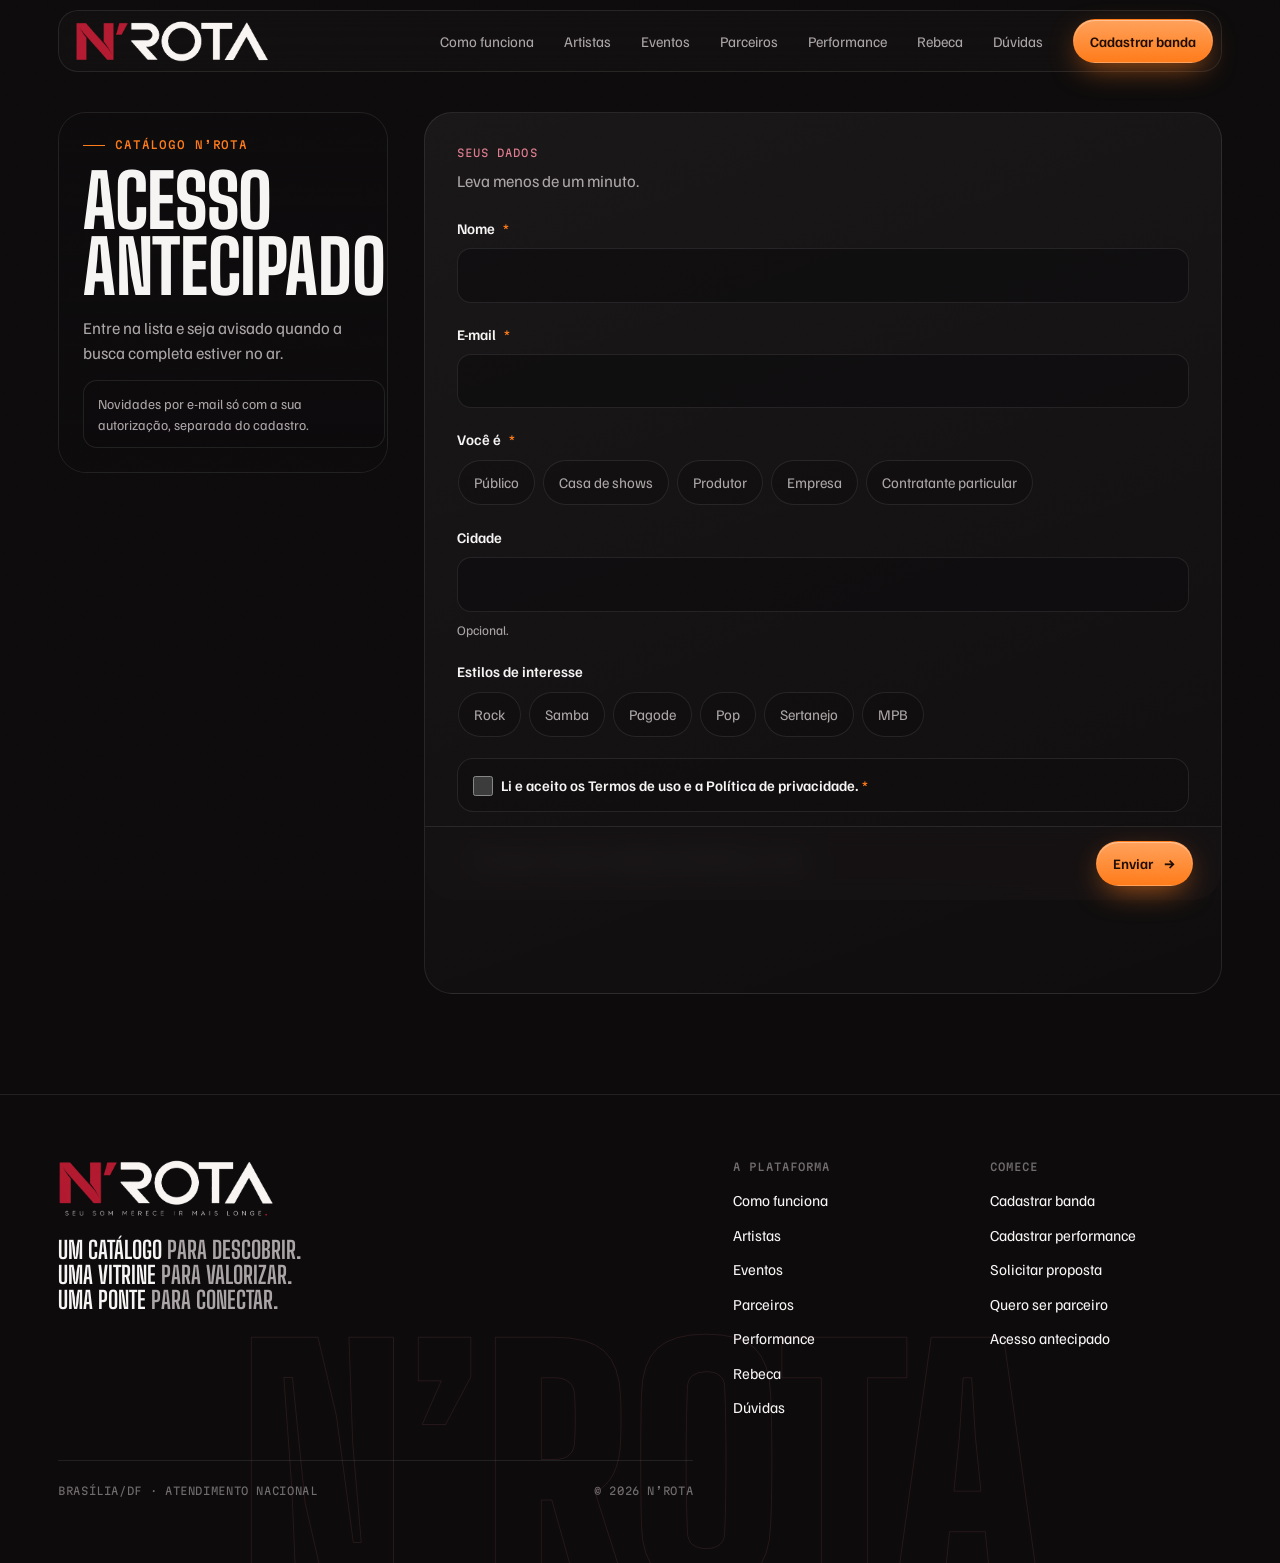
==== commit facd876b: "Página Performance e formulário, paleta vinho/branco/cinza Co-Authored-By: Claude Sonnet 5.5 <norepl" ====
--- a/acesso-antecipado.html
+++ b/acesso-antecipado.html
@@ -5,7 +5,7 @@
 <meta name="viewport" content="width=device-width,initial-scale=1,viewport-fit=cover">
 <title>Acesso antecipado | N’ROTA</title>
 <meta name="claude:viewport-fit-sides" content="cover">
-<meta name="theme-color" content="#07060a">
+<meta name="theme-color" content="#0d0b0c">
 <meta name="description" content="N’ROTA: catálogo, divulgação e contratação musical. Cadastro gratuito para artistas.">
 <link rel="preconnect" href="https://fonts.googleapis.com"><link rel="preconnect" href="https://fonts.gstatic.com" crossorigin><link rel="stylesheet" href="https://fonts.googleapis.com/css2?family=Big+Shoulders+Display:wght@700;800;900&family=Familjen+Grotesk:wght@400;500;600&family=Martian+Mono:wght@400;500&display=swap">
 <link rel="stylesheet" href="assets/nrota.css">
--- a/assets/nrota.css
+++ b/assets/nrota.css
@@ -1,8 +1,8 @@
 /* Direção: cartaz de show. Tipo condensado gigante, luz de palco lilás/laranja, fotos em pilha 3D, vidro discreto. Mobile primeiro. */
 :root{
-  --bg:#07060a; --ink:#0e0c13; --glass:rgba(255,255,255,.045); --glass-hi:rgba(255,255,255,.09); --edge:rgba(255,255,255,.09);
-  --fg:#f6f2ff; --muted:#a59db6; --dim:#6d667c;
-  --lilac:#c3a6ff; --violet:#6c3fe0; --lilac-ink:#170b2e;
+  --bg:#0d0b0c; --ink:#151213; --glass:rgba(255,255,255,.045); --glass-hi:rgba(255,255,255,.09); --edge:rgba(255,255,255,.09);
+  --fg:#f7f4f4; --muted:#aaa4a6; --dim:#716c6e;
+  --lilac:#e07c8e; --violet:#8e1428; --lilac-ink:#2a0710;
   --orange:#ff7a1a; --orange-hi:#ffa05a; --orange-ink:#1f0d00;
   --wine:#ae172e; --danger:#ff8a9a;
   --f-display:"Big Shoulders Display","Arial Narrow","Roboto Condensed",Impact,sans-serif;
@@ -57,7 +57,7 @@
 
 /* cabeçalho */
 n-header{display:block;position:sticky;top:env(safe-area-inset-top,0px);z-index:70;padding-block:10px}
-.nav-in{display:flex;align-items:center;gap:16px;border-radius:20px;padding:8px 8px 8px 16px;background:rgba(14,12,19,.62);border:1px solid var(--edge);backdrop-filter:blur(16px);-webkit-backdrop-filter:blur(16px)}
+.nav-in{display:flex;align-items:center;gap:16px;border-radius:20px;padding:8px 8px 8px 16px;background:rgba(21,18,19,.62);border:1px solid var(--edge);backdrop-filter:blur(16px);-webkit-backdrop-filter:blur(16px)}
 .logo{display:block;flex:none;line-height:0}
 .logo img{height:32px;width:auto}
 .nav-links{display:none}
@@ -66,7 +66,7 @@
 .burger i{display:block;width:18px;height:2px;background:var(--fg);border-radius:2px;transition:transform .3s var(--ease),opacity .2s;box-shadow:0 6px 0 var(--fg),0 -6px 0 var(--fg)}
 n-header.open .burger i{transform:rotate(45deg);box-shadow:none}
 n-header.open .burger i::after{content:"";display:block;width:18px;height:2px;background:var(--fg);transform:rotate(-90deg)}
-.menu-panel{position:fixed;inset:0;z-index:-1;padding:calc(110px + env(safe-area-inset-top,0px)) var(--gutter) calc(32px + env(safe-area-inset-bottom,0px));display:flex;flex-direction:column;gap:6px;background:radial-gradient(90% 60% at 80% 0%,rgba(108,63,224,.45),transparent 60%),rgba(7,6,10,.94);backdrop-filter:blur(18px);-webkit-backdrop-filter:blur(18px);opacity:0;visibility:hidden;transition:opacity .35s,visibility .35s}
+.menu-panel{position:fixed;inset:0;z-index:-1;padding:calc(110px + env(safe-area-inset-top,0px)) var(--gutter) calc(32px + env(safe-area-inset-bottom,0px));display:flex;flex-direction:column;gap:6px;background:radial-gradient(90% 60% at 80% 0%,rgba(142,20,40,.45),transparent 60%),rgba(13,11,12,.94);backdrop-filter:blur(18px);-webkit-backdrop-filter:blur(18px);opacity:0;visibility:hidden;transition:opacity .35s,visibility .35s}
 n-header.open .menu-panel{opacity:1;visibility:visible}
 .menu-panel a.big{font-family:var(--f-display);font-weight:800;text-transform:uppercase;font-size:clamp(2.8rem,13vw,4.4rem);line-height:.95;text-decoration:none;color:var(--fg);opacity:0;transform:translateY(26px);transition:opacity .45s var(--ease),transform .45s var(--ease),color .2s;transition-delay:calc(var(--i) * 55ms)}
 .menu-panel a.big[aria-current=page],.menu-panel a.big:hover{color:var(--lilac)}
@@ -83,7 +83,7 @@
 }
 
 /* barra fixa no celular */
-.dock{position:fixed;left:0;right:0;bottom:0;z-index:65;display:grid;grid-template-columns:1fr 1fr;gap:8px;padding:10px max(12px,env(safe-area-inset-right,0px)) calc(10px + env(safe-area-inset-bottom,0px)) max(12px,env(safe-area-inset-left,0px));background:rgba(7,6,10,.7);border-top:1px solid var(--edge);backdrop-filter:blur(16px);-webkit-backdrop-filter:blur(16px);transform:translateY(110%);transition:transform .4s var(--ease)}
+.dock{position:fixed;left:0;right:0;bottom:0;z-index:65;display:grid;grid-template-columns:1fr 1fr;gap:8px;padding:10px max(12px,env(safe-area-inset-right,0px)) calc(10px + env(safe-area-inset-bottom,0px)) max(12px,env(safe-area-inset-left,0px));background:rgba(13,11,12,.7);border-top:1px solid var(--edge);backdrop-filter:blur(16px);-webkit-backdrop-filter:blur(16px);transform:translateY(110%);transition:transform .4s var(--ease)}
 .dock .btn{padding:13px 10px;font-size:.92rem}
 body.past .dock{transform:none}
 body[data-page=form] .dock{display:none}
@@ -101,16 +101,16 @@
 .foot ul a{text-decoration:none;font-size:.95rem}
 .foot ul a:hover{color:var(--lilac)}
 .foot-base{display:flex;justify-content:space-between;gap:12px;flex-wrap:wrap;padding-top:22px;border-top:1px solid var(--edge);font-family:var(--f-mono);font-size:.66rem;letter-spacing:.06em;text-transform:uppercase;color:var(--dim)}
-.giant{position:absolute;left:50%;bottom:-.18em;transform:translateX(-50%);font-family:var(--f-display);font-weight:900;font-size:38vw;line-height:1;color:transparent;-webkit-text-stroke:1px rgba(195,166,255,.12);pointer-events:none;white-space:nowrap}
+.giant{position:absolute;left:50%;bottom:-.18em;transform:translateX(-50%);font-family:var(--f-display);font-weight:900;font-size:38vw;line-height:1;color:transparent;-webkit-text-stroke:1px rgba(224,124,142,.12);pointer-events:none;white-space:nowrap}
 @media (min-width:980px){.foot{grid-template-columns:1.3fr 1fr}footer.site{padding-bottom:64px}.giant{font-size:24vw}}
 
 /* abertura */
 .hero{position:relative;isolation:isolate;padding-block:20px 40px;overflow:hidden}
 .beams{position:absolute;inset:-20% -30% auto;height:900px;z-index:-1;pointer-events:none}
 .beam{position:absolute;top:-10%;width:60%;height:120%;filter:blur(30px);opacity:.55;transform-origin:50% 0;mix-blend-mode:screen;animation:sweep 9s ease-in-out infinite alternate}
-.beam.b1{left:5%;background:conic-gradient(from 168deg at 50% 0,transparent 0deg,rgba(195,166,255,.55) 12deg,transparent 26deg)}
+.beam.b1{left:5%;background:conic-gradient(from 168deg at 50% 0,transparent 0deg,rgba(224,124,142,.55) 12deg,transparent 26deg)}
 .beam.b2{right:0;background:conic-gradient(from 172deg at 50% 0,transparent 0deg,rgba(255,122,26,.42) 10deg,transparent 22deg);animation-duration:11s;animation-delay:-3s}
-.beam.b3{left:35%;background:conic-gradient(from 175deg at 50% 0,transparent 0deg,rgba(108,63,224,.6) 9deg,transparent 18deg);animation-duration:13s}
+.beam.b3{left:35%;background:conic-gradient(from 175deg at 50% 0,transparent 0deg,rgba(142,20,40,.6) 9deg,transparent 18deg);animation-duration:13s}
 @keyframes sweep{from{transform:rotate(-14deg)}to{transform:rotate(14deg)}}
 .hero-grid{display:grid;gap:28px}
 .hero-copy{display:grid;gap:20px;align-content:start}
@@ -125,12 +125,12 @@
 .deck{position:relative;height:clamp(400px,112vw,560px);perspective:1100px;transform-style:preserve-3d}
 .deck .ph{position:absolute;width:56%;aspect-ratio:3/4;border-radius:var(--r);overflow:hidden;box-shadow:0 40px 80px -30px rgba(0,0,0,.9),0 0 0 1px var(--edge);transform-style:preserve-3d;animation:float 7s ease-in-out infinite}
 .deck .ph img{width:100%;height:100%;object-fit:cover}
-.deck .ph::after{content:"";position:absolute;inset:0;background:linear-gradient(180deg,transparent 55%,rgba(7,6,10,.65));pointer-events:none}
+.deck .ph::after{content:"";position:absolute;inset:0;background:linear-gradient(180deg,transparent 55%,rgba(13,11,12,.65));pointer-events:none}
 .deck .p1{left:2%;top:8%;--r:-9deg;--z:-60px;animation-delay:-1s}
 .deck .p2{left:24%;top:0;width:58%;--r:3deg;--z:40px;z-index:2;animation-duration:8s}
 .deck .p3{right:0;top:20%;--r:11deg;--z:-20px;animation-delay:-3s;animation-duration:9s}
 @keyframes float{0%,100%{transform:translate3d(0,0,var(--z)) rotate(var(--r)) rotateY(calc(var(--r) * -1.4))}50%{transform:translate3d(0,-14px,var(--z)) rotate(calc(var(--r) * .8)) rotateY(calc(var(--r) * -1))}}
-.chip-f{position:absolute;z-index:3;display:flex;align-items:center;gap:10px;padding:10px 14px;border-radius:16px;font-size:.84rem;box-shadow:0 20px 40px -20px rgba(0,0,0,.8);animation:bob 6s ease-in-out infinite}
+.chip-f{position:absolute;z-index:3;transform:translate3d(0,0,120px);display:flex;align-items:center;gap:10px;padding:10px 14px;border-radius:16px;font-size:.84rem;box-shadow:0 20px 40px -20px rgba(0,0,0,.8);animation:bob 6s ease-in-out infinite}
 .chip-f small{display:block;font-family:var(--f-mono);font-size:.58rem;letter-spacing:.08em;text-transform:uppercase;color:var(--muted)}
 .chip-f strong{font-weight:600}
 .chip-f .dot{width:30px;height:30px;border-radius:10px;display:grid;place-items:center;background:var(--lilac);color:var(--lilac-ink);flex:none}
@@ -140,7 +140,7 @@
 .chip-f.c3{right:4%;bottom:2%;animation-delay:-4s}
 .caret{display:inline-block;width:2px;height:1em;background:var(--lilac);vertical-align:-2px;margin-left:2px;animation:blink 1s steps(1) infinite}
 @keyframes blink{50%{opacity:0}}
-@keyframes bob{0%,100%{transform:translateY(0)}50%{transform:translateY(-10px)}}
+@keyframes bob{0%,100%{transform:translate3d(0,0,120px)}50%{transform:translate3d(0,-10px,120px)}}
 @media (min-width:980px){
   .hero{padding-block:40px 80px}
   .hero-grid{grid-template-columns:1.05fr .95fr;align-items:center;gap:40px}
@@ -175,20 +175,20 @@
 @media (min-width:980px){.snap.fit{grid-auto-flow:row;grid-template-columns:repeat(3,1fr);overflow:visible;margin-inline:0;padding-inline:0}}
 
 .card{position:relative;display:flex;flex-direction:column;gap:12px;padding:24px;border-radius:var(--r);background:linear-gradient(160deg,rgba(255,255,255,.06),rgba(255,255,255,.015));border:1px solid var(--edge);min-width:0;transition:transform .35s var(--ease),border-color .3s;transform:perspective(900px) rotateX(var(--rx,0)) rotateY(var(--ry,0))}
-.card:hover{border-color:rgba(195,166,255,.35)}
+.card:hover{border-color:rgba(224,124,142,.35)}
 .card p,.card li{color:var(--muted);font-size:.96rem}
 .card .label{margin-bottom:2px}
 .card ul{margin:0;padding:0;list-style:none;display:grid;gap:7px}
 .card ul li{padding-left:18px;position:relative}
 .card ul li::before{content:"";position:absolute;left:0;top:.62em;width:8px;height:2px;background:var(--orange)}
 .card h3 small{display:block;margin-top:8px;font-family:var(--f-mono);font-weight:500;font-size:.62rem;letter-spacing:.08em;color:var(--orange)}
-.card .num{font-family:var(--f-display);font-weight:900;font-size:4.2rem;line-height:.8;color:transparent;-webkit-text-stroke:1px rgba(195,166,255,.5)}
+.card .num{font-family:var(--f-display);font-weight:900;font-size:4.2rem;line-height:.8;color:transparent;-webkit-text-stroke:1px rgba(224,124,142,.5)}
 a.card{text-decoration:none}
 a.card .more{margin-top:auto;padding-top:10px}
 .card.photo{padding:0;overflow:hidden;min-height:360px;justify-content:flex-end}
 .card.photo img{position:absolute;inset:0;width:100%;height:100%;object-fit:cover;transition:transform .8s var(--ease)}
 .card.photo:hover img{transform:scale(1.06)}
-.card.photo::before{content:"";position:absolute;inset:0;z-index:1;background:linear-gradient(180deg,rgba(7,6,10,.05) 30%,rgba(7,6,10,.92))}
+.card.photo::before{content:"";position:absolute;inset:0;z-index:1;background:linear-gradient(180deg,rgba(13,11,12,.05) 30%,rgba(13,11,12,.92))}
 .card.photo .in{position:relative;z-index:2;display:grid;gap:10px;padding:22px}
 .card.dash{background:transparent;border-style:dashed}
 .card.hl{border-color:rgba(255,122,26,.6);background:linear-gradient(160deg,rgba(255,122,26,.16),rgba(255,255,255,.02) 60%)}
@@ -216,7 +216,7 @@
 .ticks li{display:grid;grid-template-columns:34px 1fr;gap:14px;align-items:start;color:var(--muted)}
 .ticks li b{display:block;color:var(--fg);font-weight:600}
 .ticks .ico{width:34px;height:34px;border-radius:11px;display:grid;place-items:center;background:var(--glass-hi);color:var(--lilac)}
-.stage{position:relative;display:grid;grid-template-columns:1fr;gap:12px;height:440px;overflow:hidden;padding:0 10px;border-radius:28px;border:1px solid var(--edge);background:radial-gradient(70% 50% at 50% 50%,rgba(108,63,224,.22),transparent 75%),var(--ink);-webkit-mask-image:linear-gradient(transparent,#000 14%,#000 86%,transparent);mask-image:linear-gradient(transparent,#000 14%,#000 86%,transparent)}
+.stage{position:relative;display:grid;grid-template-columns:1fr;gap:12px;height:440px;overflow:hidden;padding:0 10px;border-radius:28px;border:1px solid var(--edge);background:radial-gradient(70% 50% at 50% 50%,rgba(142,20,40,.22),transparent 75%),var(--ink);-webkit-mask-image:linear-gradient(transparent,#000 14%,#000 86%,transparent);mask-image:linear-gradient(transparent,#000 14%,#000 86%,transparent)}
 .lane{min-width:0}
 .lane.rev{display:none}
 .lane-track{display:grid;gap:12px;padding-block:6px;animation:lane 30s linear infinite}
@@ -252,7 +252,7 @@
 .example span{color:var(--lilac)}
 
 /* faixa final com vinil */
-.band{position:relative;overflow:hidden;display:grid;gap:22px;padding:34px 26px;border-radius:32px;border:1px solid var(--edge);background:radial-gradient(80% 120% at 0% 0%,rgba(108,63,224,.55),transparent 60%),radial-gradient(60% 80% at 100% 100%,rgba(255,122,26,.25),transparent 60%),var(--ink)}
+.band{position:relative;overflow:hidden;display:grid;gap:22px;padding:34px 26px;border-radius:32px;border:1px solid var(--edge);background:radial-gradient(80% 120% at 0% 0%,rgba(142,20,40,.55),transparent 60%),radial-gradient(60% 80% at 100% 100%,rgba(255,122,26,.25),transparent 60%),var(--ink)}
 .band>div{position:relative;z-index:2;display:grid;gap:14px;max-width:560px}
 .band h2{font-size:clamp(2.4rem,9vw,4.4rem)}
 .band .ctas{position:relative;z-index:2}
@@ -266,7 +266,7 @@
 .phero .bg{position:absolute;inset:0;z-index:-2}
 .phero .bg img{width:100%;height:100%;object-fit:cover;object-position:50% 25%;transform:scale(1.08);animation:drift 18s ease-in-out infinite alternate}
 @keyframes drift{to{transform:scale(1.16) translate3d(-2%,-2%,0)}}
-.phero::before{content:"";position:absolute;inset:0;z-index:-1;background:linear-gradient(180deg,rgba(7,6,10,.35),rgba(7,6,10,.55) 40%,var(--bg) 96%),linear-gradient(90deg,rgba(7,6,10,.7),transparent 70%)}
+.phero::before{content:"";position:absolute;inset:0;z-index:-1;background:linear-gradient(180deg,rgba(13,11,12,.35),rgba(13,11,12,.55) 40%,var(--bg) 96%),linear-gradient(90deg,rgba(13,11,12,.7),transparent 70%)}
 .phero .wrap{display:grid;gap:18px;width:100%}
 .phero h1{font-size:clamp(3.2rem,15vw,8rem)}
 .phero .credit{font-family:var(--f-mono);font-size:.56rem;letter-spacing:.08em;text-transform:uppercase;color:var(--dim)}
@@ -282,7 +282,7 @@
 .faq-group{display:grid;gap:16px;margin-bottom:48px}
 .faq-group h2{font-size:clamp(2rem,7vw,3rem)}
 .faq details{border-radius:18px;border:1px solid var(--edge);background:var(--glass);transition:border-color .2s}
-.faq details[open]{border-color:rgba(195,166,255,.35)}
+.faq details[open]{border-color:rgba(224,124,142,.35)}
 .faq summary{list-style:none;cursor:pointer;padding:18px 56px 18px 20px;font-weight:600;font-size:1.02rem;position:relative}
 .faq summary::-webkit-details-marker{display:none}
 .faq summary::after{content:"+";position:absolute;right:16px;top:50%;width:30px;height:30px;margin-top:-15px;border-radius:50%;display:grid;place-items:center;background:var(--glass-hi);color:var(--orange);font-size:1.2rem;transition:transform .3s var(--ease)}
@@ -298,7 +298,7 @@
 .form-page{display:grid;gap:20px;padding-block:18px 40px}
 .form-aside{position:relative;display:grid;gap:14px;padding:24px;border-radius:28px;overflow:hidden;border:1px solid var(--edge);isolation:isolate}
 .form-aside::before{content:"";position:absolute;inset:0;z-index:-1;background:var(--aside-img,none) center 25%/cover;opacity:.32;filter:saturate(1.1)}
-.form-aside::after{content:"";position:absolute;inset:0;z-index:-1;background:linear-gradient(180deg,rgba(7,6,10,.3),rgba(7,6,10,.9))}
+.form-aside::after{content:"";position:absolute;inset:0;z-index:-1;background:linear-gradient(180deg,rgba(13,11,12,.3),rgba(13,11,12,.9))}
 .form-aside h1{font-size:clamp(2.8rem,12vw,4.6rem)}
 .form-aside .label{color:var(--orange)}
 .steplist{list-style:none;margin:6px 0 0;padding:0;display:none;gap:2px;counter-reset:fs}
@@ -310,7 +310,7 @@
 .steplist .cur button{color:var(--fg);background:var(--glass-hi)}
 .steplist .cur button::before{background:var(--orange);color:var(--orange-ink);border-color:var(--orange)}
 .steplist button:disabled{cursor:default}
-.aside-note{display:none;font-size:.86rem;color:var(--muted);padding:12px 14px;border:1px solid var(--edge);border-radius:14px;background:rgba(7,6,10,.5)}
+.aside-note{display:none;font-size:.86rem;color:var(--muted);padding:12px 14px;border:1px solid var(--edge);border-radius:14px;background:rgba(13,11,12,.5)}
 .form-card{border:1px solid var(--edge);border-radius:28px;background:linear-gradient(160deg,rgba(255,255,255,.05),rgba(255,255,255,.01));min-width:0}
 .form-card .prog{display:grid;gap:8px;padding:18px 20px 0}
 .prog-bar{display:flex;gap:4px}
@@ -319,7 +319,7 @@
 .prog-txt{font-family:var(--f-mono);font-size:.62rem;letter-spacing:.06em;text-transform:uppercase;color:var(--muted);display:flex;justify-content:space-between;gap:12px}
 .prog-txt b{color:var(--fg);font-weight:500}
 .f-body{padding:22px 20px}
-.f-foot{position:sticky;bottom:0;z-index:5;display:flex;gap:10px;align-items:center;padding:12px 16px calc(12px + env(safe-area-inset-bottom,0px));border-top:1px solid var(--edge);background:rgba(14,12,19,.86);backdrop-filter:blur(14px);-webkit-backdrop-filter:blur(14px);border-radius:0 0 28px 28px}
+.f-foot{position:sticky;bottom:0;z-index:5;display:flex;gap:10px;align-items:center;padding:12px 16px calc(12px + env(safe-area-inset-bottom,0px));border-top:1px solid var(--edge);background:rgba(21,18,19,.86);backdrop-filter:blur(14px);-webkit-backdrop-filter:blur(14px);border-radius:0 0 28px 28px}
 .f-foot .save{font-family:var(--f-mono);font-size:.58rem;letter-spacing:.04em;text-transform:uppercase;color:var(--dim);max-width:16ch}
 .f-foot .act{display:flex;gap:8px;margin-left:auto}
 @media (min-width:980px){
@@ -348,27 +348,27 @@
 .hint{font-size:.82rem;color:var(--muted)}
 .err{font-size:.82rem;color:var(--danger)}
 .err:empty{display:none}
-input[type=text],input[type=email],input[type=tel],input[type=number],input[type=date],input[type=time],select,textarea{width:100%;background:rgba(7,6,10,.6);border:1px solid var(--edge);border-radius:14px;padding:14px 15px;font:inherit;font-size:16px;color:var(--fg);transition:border-color .2s,box-shadow .2s}
+input[type=text],input[type=email],input[type=tel],input[type=number],input[type=date],input[type=time],select,textarea{width:100%;background:rgba(13,11,12,.6);border:1px solid var(--edge);border-radius:14px;padding:14px 15px;font:inherit;font-size:16px;color:var(--fg);transition:border-color .2s,box-shadow .2s}
 textarea{min-height:100px;resize:vertical}
 input::placeholder,textarea::placeholder{color:var(--dim)}
-input:focus,select:focus,textarea:focus{outline:none;border-color:var(--lilac);box-shadow:0 0 0 4px rgba(195,166,255,.16)}
+input:focus,select:focus,textarea:focus{outline:none;border-color:var(--lilac);box-shadow:0 0 0 4px rgba(224,124,142,.16)}
 .fld.bad input,.fld.bad select,.fld.bad textarea,.fld.bad .opts,.fld.bad .tags{border-color:var(--danger)}
 .fld.bad{animation:shake .35s}
 @keyframes shake{25%{transform:translateX(-5px)}75%{transform:translateX(5px)}}
 .opts{display:flex;flex-wrap:wrap;gap:8px;border:1px solid transparent;border-radius:14px}
 .opt{position:relative}
 .opt input{position:absolute;opacity:0;inset:0;cursor:pointer;margin:0}
-.opt span{display:inline-block;padding:10px 15px;border-radius:99px;border:1px solid var(--edge);background:rgba(7,6,10,.4);font-size:.92rem;color:var(--muted);transition:all .2s var(--ease)}
+.opt span{display:inline-block;padding:10px 15px;border-radius:99px;border:1px solid var(--edge);background:rgba(13,11,12,.4);font-size:.92rem;color:var(--muted);transition:all .2s var(--ease)}
 .opt input:checked+span{background:var(--lilac);border-color:var(--lilac);color:var(--lilac-ink);font-weight:600;transform:scale(1.03)}
 .opt input:focus-visible+span{outline:2px solid var(--orange);outline-offset:2px}
-.check{display:grid;grid-template-columns:22px 1fr;gap:12px;align-items:start;padding:15px;border:1px solid var(--edge);border-radius:16px;background:rgba(7,6,10,.4);font-size:.94rem;cursor:pointer}
+.check{display:grid;grid-template-columns:22px 1fr;gap:12px;align-items:start;padding:15px;border:1px solid var(--edge);border-radius:16px;background:rgba(13,11,12,.4);font-size:.94rem;cursor:pointer}
 .check input{width:20px;height:20px;margin:1px 0 0;accent-color:var(--orange)}
 .check small{display:block;color:var(--muted);font-size:.82rem;margin-top:4px}
 .note{grid-column:span 2;padding:14px 16px;border-left:3px solid var(--orange);background:var(--glass);border-radius:0 14px 14px 0;font-size:.9rem;color:var(--muted)}
 .sub{grid-column:span 2;font-family:var(--f-mono);font-size:.66rem;letter-spacing:.1em;text-transform:uppercase;color:var(--lilac);padding-top:6px}
 .multi{display:grid;gap:10px}
 @media (min-width:640px){.multi{grid-template-columns:1fr 1fr}}
-.tags{display:flex;flex-wrap:wrap;gap:6px;padding:8px;background:rgba(7,6,10,.6);border:1px solid var(--edge);border-radius:14px}
+.tags{display:flex;flex-wrap:wrap;gap:6px;padding:8px;background:rgba(13,11,12,.6);border:1px solid var(--edge);border-radius:14px}
 .tags input{flex:1;min-width:140px;border:0!important;background:none!important;box-shadow:none!important;padding:8px!important}
 .tag{display:inline-flex;align-items:center;gap:6px;padding:6px 6px 6px 12px;border-radius:99px;background:var(--glass-hi);font-size:.88rem}
 .tag button{border:0;background:none;color:var(--muted);width:22px;height:22px;border-radius:50%;line-height:1}
@@ -378,7 +378,7 @@
 .row-h{display:none}
 @media (min-width:760px){.row{grid-template-columns:1.3fr 1.2fr .8fr 1fr 40px;padding:0;border:0}.row .rm{grid-column:auto;width:40px;height:46px}.row-h{display:grid;font-family:var(--f-mono);font-size:.58rem;letter-spacing:.06em;color:var(--dim);text-transform:uppercase}}
 .add{justify-self:start;background:none;border:1px dashed var(--edge);border-radius:12px;padding:11px 16px;color:var(--orange);font-weight:600;font-size:.9rem}
-input[type=file]{width:100%;font-size:.88rem;color:var(--muted);padding:14px;border:1px dashed var(--edge);border-radius:14px;background:rgba(7,6,10,.4)}
+input[type=file]{width:100%;font-size:.88rem;color:var(--muted);padding:14px;border:1px dashed var(--edge);border-radius:14px;background:rgba(13,11,12,.4)}
 input[type=file]::file-selector-button{font:inherit;font-weight:600;margin-right:12px;border:0;border-radius:99px;padding:8px 14px;background:var(--glass-hi);color:var(--fg);cursor:pointer}
 .done{display:grid;gap:18px;justify-items:start;padding-block:12px}
 .done .ico{width:64px;height:64px;border-radius:20px;display:grid;place-items:center;background:linear-gradient(135deg,var(--lilac),var(--orange));color:var(--lilac-ink);animation:pop .6s var(--ease)}
@@ -391,3 +391,46 @@
   html{scroll-behavior:auto}
   .js [data-reveal]{opacity:1;transform:none}
 }
+
+/* Perfil */
+.perfil{display:grid;gap:34px;padding-top:calc(96px + env(safe-area-inset-top,0px));padding-bottom:40px;align-items:center}
+.perfil-foto{position:relative;margin:0;aspect-ratio:3/4;max-width:460px;width:100%;justify-self:center;border-radius:var(--r);overflow:hidden;box-shadow:0 50px 90px -30px rgba(142,20,40,.55),0 0 0 1px var(--edge);transform:perspective(1100px) rotateX(var(--rx,0)) rotateY(var(--ry,0));transition:transform .4s var(--ease)}
+.perfil-foto img{width:100%;height:100%;object-fit:cover}
+.perfil-foto::after{content:"";position:absolute;inset:0;background:linear-gradient(180deg,transparent 60%,rgba(13,11,12,.7));pointer-events:none}
+.perfil-tag{position:absolute;left:14px;bottom:14px;z-index:2;padding:8px 14px;border-radius:99px;font-family:var(--f-mono);font-size:.66rem;letter-spacing:.06em;text-transform:uppercase}
+.perfil-txt{display:grid;gap:20px;min-width:0}
+.perfil-txt h1{font-size:clamp(3.4rem,15vw,7.4rem)}
+.perfil-txt h1 span{display:block}
+.fatos{display:grid;gap:0;margin:0;border-top:1px solid var(--edge)}
+.fatos div{display:flex;justify-content:space-between;gap:16px;padding:13px 0;border-bottom:1px solid var(--edge)}
+.fatos dt{font-family:var(--f-mono);font-size:.68rem;letter-spacing:.08em;text-transform:uppercase;color:var(--dim)}
+.fatos dd{margin:0;text-align:right}
+.citacao{margin:0 0 48px;font-family:var(--f-display);font-weight:800;text-transform:uppercase;font-size:clamp(2rem,8vw,4.4rem);line-height:.95;color:var(--lilac);text-wrap:balance}
+.citacao cite{display:block;margin-top:16px;font:500 .72rem/1 var(--f-mono);letter-spacing:.08em;color:var(--orange)}
+.duo{display:grid;gap:14px;grid-template-columns:1fr 1fr}
+.duo-f{margin:0;aspect-ratio:3/4;border-radius:var(--r);overflow:hidden;box-shadow:0 0 0 1px var(--edge)}
+.duo-f:nth-child(2){margin-top:28px}
+.duo-f img{width:100%;height:100%;object-fit:cover;transition:transform .8s var(--ease)}
+.duo-f:hover img{transform:scale(1.05)}
+@media (min-width:900px){.perfil{grid-template-columns:.9fr 1.1fr;gap:70px;padding-top:150px}.duo{gap:26px;max-width:900px;margin:0 auto}.duo-f:nth-child(2){margin-top:60px}}
+
+/* Performance */
+.perf{display:grid;gap:30px;padding-top:calc(96px + env(safe-area-inset-top,0px));padding-bottom:30px;align-items:center}
+.perf-txt{display:grid;gap:20px;min-width:0}
+.perf-txt h1{font-size:clamp(3.4rem,15vw,7.4rem)}
+.perf-txt h1 span{display:block}
+.juggle{position:relative;width:300px;height:260px;justify-self:center;perspective:700px}
+.juggle .b{position:absolute;left:0;top:0;width:34px;height:34px;margin:-17px 0 0 -17px;border-radius:50%;offset-path:path("M150 110 C 230 -10 300 60 270 120 C 240 180 170 160 150 110 C 130 60 60 40 30 100 C 0 160 70 230 150 110 Z");offset-rotate:0deg;animation:orbit 6s linear infinite;box-shadow:inset -6px -8px 14px rgba(0,0,0,.45),0 14px 24px -8px rgba(0,0,0,.8)}
+.juggle .b1{background:radial-gradient(circle at 30% 28%,#ffc08a,var(--orange) 55%,#a33f00)}
+.juggle .b2{background:radial-gradient(circle at 30% 28%,#fff,#cfc9ca 60%,#7c7678);animation-delay:-1.2s}
+.juggle .b3{background:radial-gradient(circle at 30% 28%,#e8788a,var(--wine) 60%,#4d0a15);animation-delay:-2.4s}
+.juggle .b4{background:radial-gradient(circle at 30% 28%,#bdb7b9,#6e686a 60%,#2e2a2b);animation-delay:-3.6s}
+.juggle .b5{background:radial-gradient(circle at 30% 28%,#ffc08a,var(--orange) 55%,#a33f00);animation-delay:-4.8s}
+@keyframes orbit{to{offset-distance:100%}}
+.juggle .ring{position:absolute;border-radius:50%;border:2px solid var(--lilac);opacity:.55;animation:spin 9s linear infinite}
+.juggle .r1{width:220px;height:220px;left:40px;top:10px;transform:rotateX(68deg)}
+.juggle .r2{width:140px;height:140px;left:80px;top:50px;border-color:var(--orange);animation-direction:reverse;animation-duration:7s}
+@keyframes spin{from{transform:rotateX(68deg) rotateZ(0)}to{transform:rotateX(68deg) rotateZ(360deg)}}
+.juggle .hands{position:absolute;left:78px;right:78px;bottom:6px;height:16px;border-radius:99px;background:linear-gradient(90deg,var(--wine),var(--lilac),var(--wine));filter:blur(14px);opacity:.7}
+@media (min-width:900px){.perf{grid-template-columns:1.1fr .9fr;gap:60px;padding-top:150px}.juggle{transform:scale(1.4);transform-origin:center}}
+@media (prefers-reduced-motion:reduce){.juggle .b,.juggle .ring{animation:none}.juggle .b{offset-distance:calc(var(--i,0)*20%)}}
